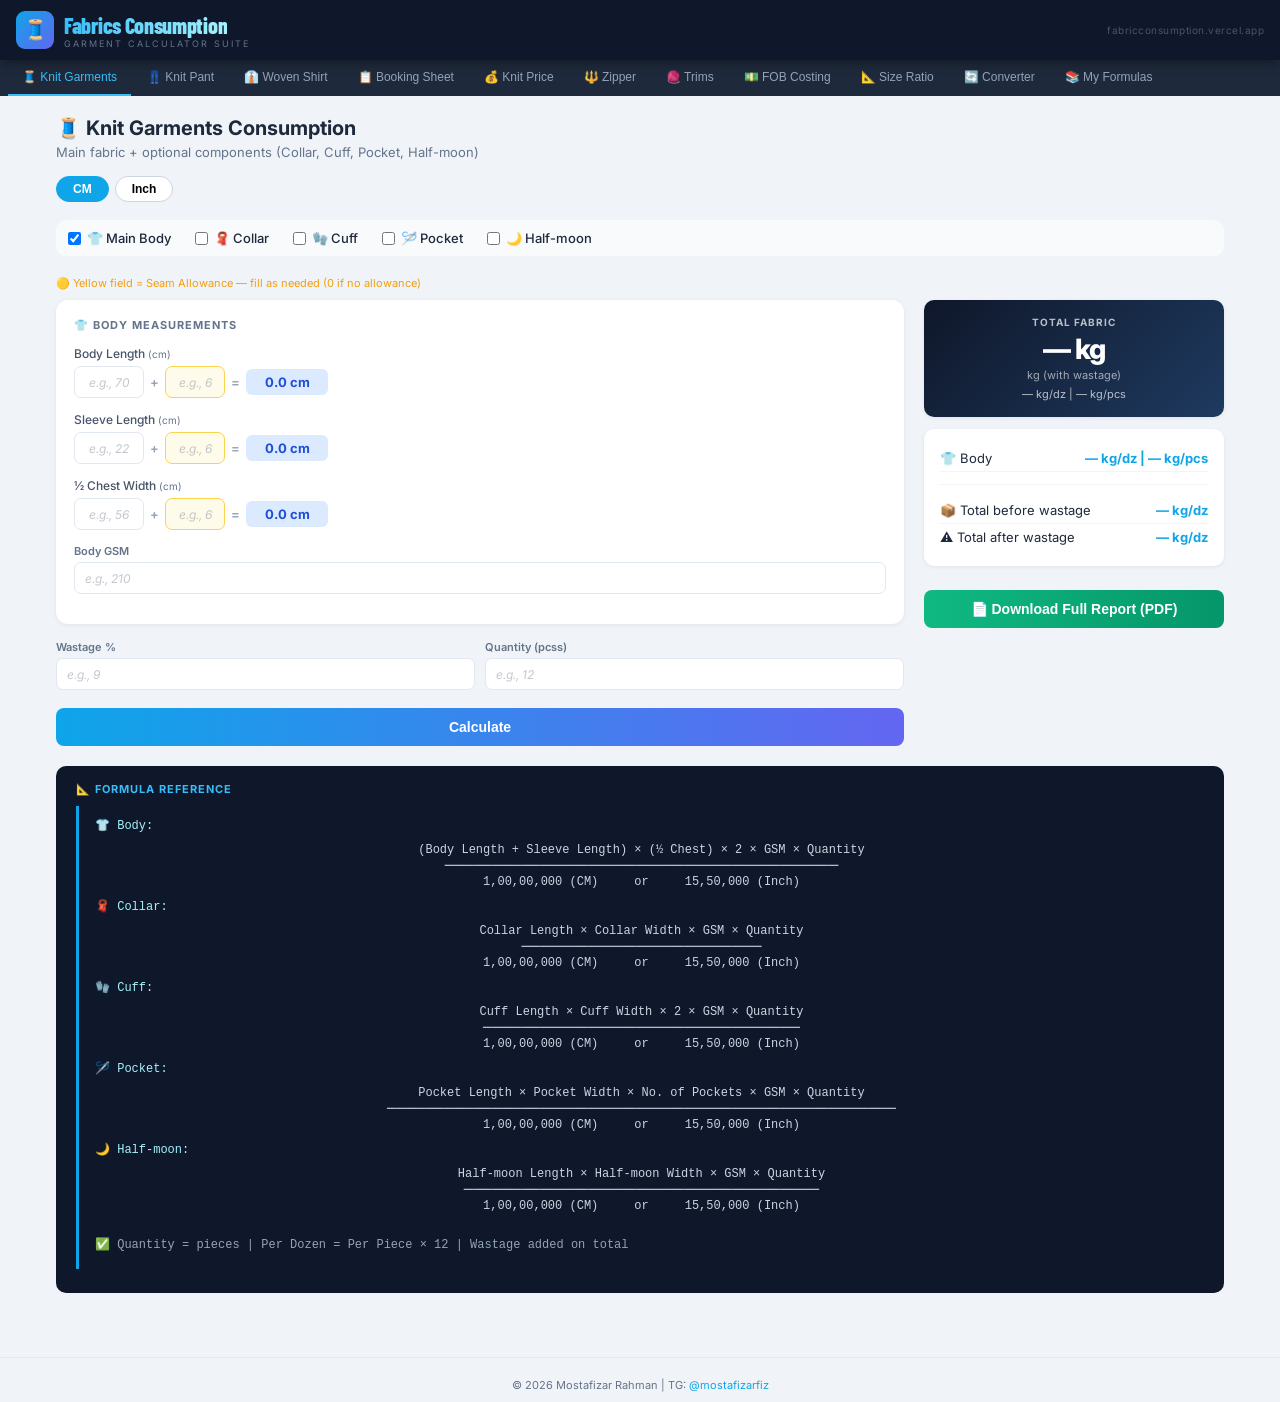
==== index.html @ ed03679b "Update index.html" ====
<!DOCTYPE html>
<html lang="en">
<head>
<meta charset="UTF-8">
<meta name="viewport" content="width=device-width, initial-scale=1.0">
<title>Fabrics Consumption | Garment Calculator Suite</title>
<link href="https://fonts.googleapis.com/css2?family=Barlow+Condensed:wght@600;800&family=Inter:wght@400;500;600;700&display=swap" rel="stylesheet">
<link rel="stylesheet" href="css/style.css">
</head>
<body>

<header>
  <a class="logo" href="javascript:void(0);" onclick="window.location.reload();">
    <div class="logo-icon">🧵</div>
    <div>
      <span class="logo-name">Fabrics Consumption</span>
      <span class="logo-sub">Garment Calculator Suite</span>
    </div>
  </a>
  <div class="header-url">fabricconsumption.vercel.app</div>
</header>

<nav class="tab-bar">
  <button class="tab-btn active" data-page="knit">🧵 Knit Garments</button>
  <button class="tab-btn" data-page="knitpant">👖 Knit Pant</button>
  <button class="tab-btn" data-page="woven">👔 Woven Shirt</button>
  <button class="tab-btn" data-page="booking">📋 Booking Sheet</button>
  <button class="tab-btn" data-page="knitprice">💰 Knit Price</button>
  <button class="tab-btn" data-page="zipper">🔱 Zipper</button>
  <button class="tab-btn" data-page="trims">🧶 Trims</button>
  <button class="tab-btn" data-page="fob">💵 FOB Costing</button>
  <button class="tab-btn" data-page="sizeratio">📐 Size Ratio</button>
  <button class="tab-btn" data-page="converter">🔄 Converter</button>
  <button class="tab-btn" data-page="myformulas">📚 My Formulas</button>
</nav>

<main>

<!-- ==================== PAGE 1: KNIT GARMENTS ==================== -->
<div class="page active" id="page-knit">
  <p class="page-title">🧵 Knit Garments Consumption</p>
  <p class="page-desc">Main fabric + optional components (Collar, Cuff, Pocket, Half-moon)</p>

  <div class="unit-bar">
    <button class="u-btn active" data-unit="cm">CM</button>
    <button class="u-btn" data-unit="inch">Inch</button>
  </div>

  <div class="check-row">
    <label><input type="checkbox" id="ck-body" checked> 👕 Main Body </label>
    <label><input type="checkbox" id="ck-collar"> 🧣 Collar</label>
    <label><input type="checkbox" id="ck-cuff"> 🧤 Cuff</label>
    <label><input type="checkbox" id="ck-pocket"> 🪡 Pocket</label>
    <label><input type="checkbox" id="ck-halfmoon"> 🌙 Half-moon</label>
  </div>

  <div class="input-note">🟡 Yellow field = Seam Allowance — fill as needed (0 if no allowance)</div>

  <div class="calc-grid">
    <div class="left-panel">
      <!-- BODY PANEL -->
      <div id="panel-body" class="panel">
        <div class="panel-title">👕 Body Measurements</div>
        <div class="sa-group">
          <div class="sa-label">Body Length <span class="unit-label">(cm)</span></div>
          <div class="sa-row">
            <input class="inp-a" type="text" inputmode="numeric" id="kg-bl" placeholder="e.g., 70" value="">
            <span class="sa-sep">+</span>
            <input class="inp-a inp-allow" type="text" inputmode="numeric" id="kg-bla" placeholder="e.g., 6" value="">
            <span class="sa-sep">=</span>
            <span class="sa-tot" id="kg-blt">0.0 <span class="unit-label">cm</span></span>
          </div>
        </div>
        <div class="sa-group">
          <div class="sa-label">Sleeve Length <span class="unit-label">(cm)</span></div>
          <div class="sa-row">
            <input class="inp-a" type="text" inputmode="numeric" id="kg-sl" placeholder="e.g., 22" value="">
            <span class="sa-sep">+</span>
            <input class="inp-a inp-allow" type="text" inputmode="numeric" id="kg-sla" placeholder="e.g., 6" value="">
            <span class="sa-sep">=</span>
            <span class="sa-tot" id="kg-slt">0.0 <span class="unit-label">cm</span></span>
          </div>
        </div>
        <div class="sa-group">
          <div class="sa-label">½ Chest Width <span class="unit-label">(cm)</span></div>
          <div class="sa-row">
            <input class="inp-a" type="text" inputmode="numeric" id="kg-hc" placeholder="e.g., 56" value="">
            <span class="sa-sep">+</span>
            <input class="inp-a inp-allow" type="text" inputmode="numeric" id="kg-hca" placeholder="e.g., 6" value="">
            <span class="sa-sep">=</span>
            <span class="sa-tot" id="kg-hct">0.0 <span class="unit-label">cm</span></span>
          </div>
        </div>
        <div class="field-row">
          <div class="f-group"><label>Body GSM</label><input class="inp-plain" type="text" inputmode="numeric" id="kg-bgsm" placeholder="e.g., 210" value=""></div>
        </div>
      </div>

      <!-- COLLAR PANEL -->
      <div id="panel-collar" class="opt-panel" style="display:none">
        <div class="opt-title">🧣 Collar Measurements</div>
        <div class="sa-group">
          <div class="sa-label">Collar Length <span class="unit-label">(cm)</span></div>
          <div class="sa-row">
            <input class="inp-a" type="text" inputmode="numeric" id="kg-cl" placeholder="e.g., 40" value="">
            <span class="sa-sep">+</span>
            <input class="inp-a inp-allow" type="text" inputmode="numeric" id="kg-cla" placeholder="e.g., 0" value="">
            <span class="sa-sep">=</span>
            <span class="sa-tot" id="kg-clt">0.0 <span class="unit-label">cm</span></span>
          </div>
        </div>
        <div class="sa-group">
          <div class="sa-label">Collar Width <span class="unit-label">(cm)</span></div>
          <div class="sa-row">
            <input class="inp-a" type="text" inputmode="numeric" id="kg-cw" placeholder="e.g., 8" value="">
            <span class="sa-sep">+</span>
            <input class="inp-a inp-allow" type="text" inputmode="numeric" id="kg-cwa" placeholder="e.g., 3" value="">
            <span class="sa-sep">=</span>
            <span class="sa-tot" id="kg-cwt">0.0 <span class="unit-label">cm</span></span>
          </div>
        </div>
        <div class="field-row"><div class="f-group"><label>Collar GSM</label><input class="inp-plain" type="text" inputmode="numeric" id="kg-cgsm" placeholder="e.g., 180" value=""></div></div>
      </div>

      <!-- CUFF PANEL -->
      <div id="panel-cuff" class="opt-panel" style="display:none">
        <div class="opt-title">🧤 Cuff Measurements (×2 pcss)</div>
        <div class="sa-group">
          <div class="sa-label">Cuff Length <span class="unit-label">(cm)</span></div>
          <div class="sa-row">
            <input class="inp-a" type="text" inputmode="numeric" id="kg-cul" placeholder="e.g., 22" value="">
            <span class="sa-sep">+</span>
            <input class="inp-a inp-allow" type="text" inputmode="numeric" id="kg-cula" placeholder="e.g., 4" value="">
            <span class="sa-sep">=</span>
            <span class="sa-tot" id="kg-cul-t">0.0 <span class="unit-label">cm</span></span>
          </div>
        </div>
        <div class="sa-group">
          <div class="sa-label">Cuff Width <span class="unit-label">(cm)</span></div>
          <div class="sa-row">
            <input class="inp-a" type="text" inputmode="numeric" id="kg-cuw" placeholder="e.g., 3" value="">
            <span class="sa-sep">+</span>
            <input class="inp-a inp-allow" type="text" inputmode="numeric" id="kg-cuwa" placeholder="e.g., 2" value="">
            <span class="sa-sep">=</span>
            <span class="sa-tot" id="kg-cuw-t">0.0 <span class="unit-label">cm</span></span>
          </div>
        </div>
        <div class="field-row"><div class="f-group"><label>Cuff GSM</label><input class="inp-plain" type="text" inputmode="numeric" id="kg-cugsm" placeholder="e.g., 230" value=""></div></div>
      </div>

      <!-- POCKET PANEL -->
      <div id="panel-pocket" class="opt-panel" style="display:none">
        <div class="opt-title">🪡 Pocket Measurements</div>
        <div class="sa-group">
          <div class="sa-label">Pocket Length <span class="unit-label">(cm)</span></div>
          <div class="sa-row">
            <input class="inp-a" type="text" inputmode="numeric" id="kg-pl" placeholder="e.g., 10" value="">
            <span class="sa-sep">+</span>
            <input class="inp-a inp-allow" type="text" inputmode="numeric" id="kg-pla" placeholder="e.g., 3" value="">
            <span class="sa-sep">=</span>
            <span class="sa-tot" id="kg-pl-t">0.0 <span class="unit-label">cm</span></span>
          </div>
        </div>
        <div class="sa-group">
          <div class="sa-label">Pocket Width <span class="unit-label">(cm)</span></div>
          <div class="sa-row">
            <input class="inp-a" type="text" inputmode="numeric" id="kg-pw" placeholder="e.g., 9" value="">
            <span class="sa-sep">+</span>
            <input class="inp-a inp-allow" type="text" inputmode="numeric" id="kg-pwa" placeholder="e.g., 3" value="">
            <span class="sa-sep">=</span>
            <span class="sa-tot" id="kg-pw-t">0.0 <span class="unit-label">cm</span></span>
          </div>
        </div>
        <div class="field-row">
          <div class="f-group"><label>Pocket GSM</label><input class="inp-plain" type="text" inputmode="numeric" id="kg-pgsm" placeholder="e.g., 160" value=""></div>
          <div class="f-group"><label>No. of Pockets</label><input class="inp-plain" type="text" inputmode="numeric" id="kg-pqty" placeholder="e.g., 1" value=""></div>
        </div>
      </div>

      <!-- HALF-MOON PANEL -->
      <div id="panel-halfmoon" class="opt-panel" style="display:none">
        <div class="opt-title">🌙 Half-moon Measurements</div>
        <div class="sa-group">
          <div class="sa-label">Half-moon Length <span class="unit-label">(cm)</span></div>
          <div class="sa-row">
            <input class="inp-a" type="text" inputmode="numeric" id="kg-hml" placeholder="e.g., 16" value="">
            <span class="sa-sep">+</span>
            <input class="inp-a inp-allow" type="text" inputmode="numeric" id="kg-hmla" placeholder="e.g., 3" value="">
            <span class="sa-sep">=</span>
            <span class="sa-tot" id="kg-hml-t">0.0 <span class="unit-label">cm</span></span>
          </div>
        </div>
        <div class="sa-group">
          <div class="sa-label">Half-moon Width <span class="unit-label">(cm)</span></div>
          <div class="sa-row">
            <input class="inp-a" type="text" inputmode="numeric" id="kg-hmw" placeholder="e.g., 8" value="">
            <span class="sa-sep">+</span>
            <input class="inp-a inp-allow" type="text" inputmode="numeric" id="kg-hmwa" placeholder="e.g., 3" value="">
            <span class="sa-sep">=</span>
            <span class="sa-tot" id="kg-hmw-t">0.0 <span class="unit-label">cm</span></span>
          </div>
        </div>
        <div class="field-row"><div class="f-group"><label>Half-moon GSM</label><input class="inp-plain" type="text" inputmode="numeric" id="kg-hmgsm" placeholder="e.g., 160" value=""></div></div>
      </div>

      <div class="field-row">
        <div class="f-group"><label>Wastage %</label><input class="inp-plain" type="text" inputmode="numeric" id="kg-waste" placeholder="e.g., 9" value=""></div>
        <div class="f-group"><label>Quantity (pcss)</label><input class="inp-plain" type="text" inputmode="numeric" id="kg-qty" placeholder="e.g., 12" value=""></div>
      </div>
      <button class="calc-btn" id="btn-calc-knit">Calculate</button>
    </div>

    <div class="result-panel">
      <div class="r-card main" style="text-align: center;">
        <div class="r-label">Total Fabric</div>
        <div class="r-value" id="kg-total-kg">—</div>
        <div class="r-unit">kg (with wastage)</div>
        <div style="font-size: 11px; margin-top: 5px; opacity: 0.7;">
          <span id="kg-per-dz-label">— kg/dz</span> | <span id="kg-per-pcs-label">— kg/pcs</span>
        </div>
      </div>
      <div class="r-card" id="kg-results-list">
        <div class="r-row" id="kg-body-row"><span>👕 Body</span><span id="kg-body-disp">— kg/dz | — kg/pcs</span></div>
        <div class="r-row" id="kg-collar-row" style="display:none"><span>🧣 Collar</span><span id="kg-collar-disp">— kg/dz | — kg/pcs</span></div>
        <div class="r-row" id="kg-cuff-row" style="display:none"><span>🧤 Cuff</span><span id="kg-cuff-disp">— kg/dz | — kg/pcs</span></div>
        <div class="r-row" id="kg-pocket-row" style="display:none"><span>🪡 Pocket</span><span id="kg-pocket-disp">— kg/dz | — kg/pcs</span></div>
        <div class="r-row" id="kg-halfmoon-row" style="display:none"><span>🌙 Half-moon</span><span id="kg-halfmoon-disp">— kg/dz | — kg/pcs</span></div>
        <div class="divider"></div>
        <div class="r-row"><span>📦 Total before wastage</span><span id="kg-total-before">— kg/dz</span></div>
        <div class="r-row"><span>⚠️ Total after wastage</span><span id="kg-total-after">— kg/dz</span></div>
      </div>
      <button class="calc-btn pdf-btn" id="btn-pdf-knit">📄 Download Full Report (PDF)</button>
    </div>
  </div>

  <div class="formula-note">
    <div class="fn-title">📐 Formula Reference</div>
    <div class="fraction-formula">
      <span class="fn-highlight">👕 Body:</span><br>
      <div style="text-align: center; padding: 10px 0;">
        (Body Length + Sleeve Length) × (½ Chest) × 2 × GSM × Quantity<br>
        <span style="font-size: 16px;">─────────────────────────────────────────</span><br>
        1,00,00,000 (CM) &nbsp;&nbsp;&nbsp; or &nbsp;&nbsp;&nbsp; 15,50,000 (Inch)
      </div>
      <span class="fn-highlight">🧣 Collar:</span><br>
      <div style="text-align: center; padding: 10px 0;">
        Collar Length × Collar Width × GSM × Quantity<br>
        <span style="font-size: 16px;">─────────────────────────</span><br>
        1,00,00,000 (CM) &nbsp;&nbsp;&nbsp; or &nbsp;&nbsp;&nbsp; 15,50,000 (Inch)
      </div>
      <span class="fn-highlight">🧤 Cuff:</span><br>
      <div style="text-align: center; padding: 10px 0;">
        Cuff Length × Cuff Width × 2 × GSM × Quantity<br>
        <span style="font-size: 16px;">─────────────────────────────────</span><br>
        1,00,00,000 (CM) &nbsp;&nbsp;&nbsp; or &nbsp;&nbsp;&nbsp; 15,50,000 (Inch)
      </div>
      <span class="fn-highlight">🪡 Pocket:</span><br>
      <div style="text-align: center; padding: 10px 0;">
        Pocket Length × Pocket Width × No. of Pockets × GSM × Quantity<br>
        <span style="font-size: 16px;">─────────────────────────────────────────────────────</span><br>
        1,00,00,000 (CM) &nbsp;&nbsp;&nbsp; or &nbsp;&nbsp;&nbsp; 15,50,000 (Inch)
      </div>
      <span class="fn-highlight">🌙 Half-moon:</span><br>
      <div style="text-align: center; padding: 10px 0;">
        Half-moon Length × Half-moon Width × GSM × Quantity<br>
        <span style="font-size: 16px;">─────────────────────────────────────</span><br>
        1,00,00,000 (CM) &nbsp;&nbsp;&nbsp; or &nbsp;&nbsp;&nbsp; 15,50,000 (Inch)
      </div>
      <div class="fn-body" style="margin-top: 12px;">
        ✅ Quantity = pieces | Per Dozen = Per Piece × 12 | Wastage added on total
      </div>
    </div>
  </div>
</div>

<!-- ==================== PAGE 2: KNIT PANT ==================== -->
<div class="page" id="page-knitpant">
  <p class="page-title">👖 Knit Pant Fabric Consumption</p>
  <div class="unit-bar">
    <button class="u-btn active" data-unit="cm">CM</button>
    <button class="u-btn" data-unit="inch">Inch</button>
  </div>
  <div class="input-note">🟡 Yellow field = Seam Allowance</div>
  <div class="calc-grid">
    <div class="panel">
      <div class="panel-title">📏 Pant Measurements</div>
      <div class="sa-group"><div class="sa-label">A — Inseam Length (IL)</div><div class="sa-row"><input class="inp-a" type="text" inputmode="numeric" id="kp-il" placeholder="e.g., 75" value=""><span class="sa-sep">+</span><input class="inp-a inp-allow" type="text" inputmode="numeric" id="kp-ila" placeholder="e.g., 5" value=""><span class="sa-sep">=</span><span class="sa-tot" id="kp-ilt">0.0 cm</span></div></div>
      <div class="sa-group"><div class="sa-label">B — Center Front Rise (CFR)</div><div class="sa-row"><input class="inp-a" type="text" inputmode="numeric" id="kp-cfr" placeholder="e.g., 28" value=""><span class="sa-sep">+</span><input class="inp-a inp-allow" type="text" inputmode="numeric" id="kp-cfra" placeholder="e.g., 8" value=""><span class="sa-sep">=</span><span class="sa-tot" id="kp-cfrt">0.0 cm</span></div></div>
      <div class="sa-group"><div class="sa-label">C — Waist Belt Width (WBW)</div><div class="sa-row"><input class="inp-a" type="text" inputmode="numeric" id="kp-wbw" placeholder="e.g., 4" value=""><span class="sa-sep">+</span><input class="inp-a inp-allow" type="text" inputmode="numeric" id="kp-wbwa" placeholder="e.g., 2" value=""><span class="sa-sep">=</span><span class="sa-tot" id="kp-wbwt">0.0 cm</span></div></div>
      <div class="sa-group"><div class="sa-label">D — Half Thigh Circum (HTC)</div><div class="sa-row"><input class="inp-a" type="text" inputmode="numeric" id="kp-htc" placeholder="e.g., 36" value=""><span class="sa-sep">+</span><input class="inp-a inp-allow" type="text" inputmode="numeric" id="kp-htca" placeholder="e.g., 6" value=""><span class="sa-sep">=</span><span class="sa-tot" id="kp-htct">0.0 cm</span></div></div>
      <div class="field-row"><div class="f-group"><label>GSM</label><input class="inp-plain" type="text" inputmode="numeric" id="kp-gsm" placeholder="e.g., 240" value=""></div><div class="f-group"><label>Wastage %</label><input class="inp-plain" type="text" inputmode="numeric" id="kp-waste" placeholder="e.g., 5" value=""></div></div>
      <button class="calc-btn" id="btn-calc-knitpant">Calculate</button>
    </div>
    <div class="result-panel">
      <div class="r-card main"><div class="r-value" id="kp-r-dz">—</div><div class="r-unit">kg/dz</div></div>
      <div class="r-card"><div class="r-row"><span>Per Piece</span><span id="kp-r-pcs">— kg</span></div></div>
      <button class="calc-btn pdf-btn" id="btn-pdf-knitpant">📄 Download Report</button>
    </div>
  </div>
  <div class="formula-note">
    <div class="fn-title">📐 Formula Reference</div>
    <div class="fraction-formula">
      <span class="fn-highlight">Knit Pant Consumption:</span><br>
      <div style="text-align: center; padding: 10px 0;">
        (IL + CFR + WBW) × HTC × 4 × GSM × Quantity<br>
        <span style="font-size: 16px;">─────────────────────────────────────────</span><br>
        1,00,00,000 (CM) &nbsp;&nbsp;&nbsp; or &nbsp;&nbsp;&nbsp; 15,50,000 (Inch)
      </div>
      <div class="fn-body">✅ + Wastage% | ×4 for front/back panels of both legs</div>
    </div>
  </div>
</div>

<!-- ==================== PAGE 3: WOVEN SHIRT ==================== -->
<div class="page" id="page-woven">
  <p class="page-title">👔 Woven Shirt Fabric Consumption</p>
  <div class="input-note">🟡 Yellow field = Seam Allowance</div>
  <div class="calc-grid">
    <div class="panel">
      <div class="panel-title">📏 Body Measurements</div>
      <div class="sa-group"><div class="sa-label">Body Length (from HSP)</div><div class="sa-row"><input class="inp-a" type="text" inputmode="numeric" id="ws-bl" placeholder="e.g., 79" value=""><span class="sa-sep">+</span><input class="inp-a inp-allow" type="text" inputmode="numeric" id="ws-bla" placeholder="e.g., 6" value=""><span class="sa-sep">=</span><span class="sa-tot" id="ws-blt">0.0 cm</span></div></div>
      <div class="sa-group"><div class="sa-label">½ Chest</div><div class="sa-row"><input class="inp-a" type="text" inputmode="numeric" id="ws-hc" placeholder="e.g., 52" value=""><span class="sa-sep">+</span><input class="inp-a inp-allow" type="text" inputmode="numeric" id="ws-hca" placeholder="e.g., 6" value=""><span class="sa-sep">=</span><span class="sa-tot" id="ws-hct">0.0 cm</span></div></div>
      <div class="divider"></div>
      <div class="panel-title">📏 Sleeve Measurements</div>
      <div class="sa-group"><div class="sa-label">Sleeve Length</div><div class="sa-row"><input class="inp-a" type="text" inputmode="numeric" id="ws-sl" placeholder="e.g., 59" value=""><span class="sa-sep">+</span><input class="inp-a inp-allow" type="text" inputmode="numeric" id="ws-sla" placeholder="e.g., 6" value=""><span class="sa-sep">=</span><span class="sa-tot" id="ws-slt">0.0 cm</span></div></div>
      <div class="sa-group"><div class="sa-label">Armhole Straight</div><div class="sa-row"><input class="inp-a" type="text" inputmode="numeric" id="ws-ah" placeholder="e.g., 20" value=""><span class="sa-sep">+</span><input class="inp-a inp-allow" type="text" inputmode="numeric" id="ws-aha" placeholder="e.g., 5" value=""><span class="sa-sep">=</span><span class="sa-tot" id="ws-aht">0.0 cm</span></div></div>
      <div class="field-row"><div class="f-group"><label>Fabric Width (inch)</label><input class="inp-plain" type="text" inputmode="numeric" id="ws-fw" placeholder="e.g., 55" value=""></div></div>
      <button class="calc-btn" id="btn-calc-woven">Calculate</button>
    </div>
    <div class="result-panel">
      <div class="r-card main"><div class="r-value" id="ws-r-total">—</div><div class="r-unit">yards/dz</div></div>
      <div class="r-card"><div class="r-row"><span>Body / Dozen</span><span id="ws-r-body">— yds</span></div><div class="r-row"><span>Sleeve / Dozen</span><span id="ws-r-sleeve">— yds</span></div></div>
      <button class="calc-btn pdf-btn" id="btn-pdf-woven">📄 Download Report</button>
    </div>
  </div>
  <div class="formula-note">
    <div class="fn-title">📐 Formula Reference</div>
    <div class="fraction-formula">
      <span class="fn-highlight">Body:</span><br>
      <div style="text-align: center; padding: 10px 0;">
        (Body Length) × (½ Chest) × 2 × Quantity<br>
        <span style="font-size: 16px;">─────────────────────────────────────────</span><br>
        Fabric Width × 36 × 2.54
      </div>
      <span class="fn-highlight">Sleeve:</span><br>
      <div style="text-align: center; padding: 10px 0;">
        (Sleeve Length) × (Armhole) × 2 × 2 × Quantity<br>
        <span style="font-size: 16px;">─────────────────────────────────────────</span><br>
        Fabric Width × 36 × 2.54
      </div>
      <div class="fn-body">✅ Result in yards per dozen | 2.54 = cm→inch | 36 = inch→yard</div>
    </div>
  </div>
</div>


<!-- ==================== PAGE 4: BOOKING SHEET ==================== -->
<div class="page" id="page-booking">
  <p class="page-title">📋 Booking Sheet (Marker Based)</p>
  <div class="input-note">🟡 Excel Formula: (MarkerLen + CutAllow) × (MarkerWid + CutAllow) × GSM ÷ 1,550,000</div>
  
  <!-- Single Calculation Panel -->
  <div class="panel">
    <div class="panel-title">📏 Single Marker Calculation</div>
    <div class="field-row">
      <div class="f-group"><label>Marker Length (inch)</label><input class="inp-plain" id="bs-ml" value="31.11" step="0.01"></div>
      <div class="f-group"><label>Cut Allow Length (inch)</label><input class="inp-plain" id="bs-cla" value="2"></div>
    </div>
    <div class="field-row">
      <div class="f-group"><label>Marker Width (inch)</label><input class="inp-plain" id="bs-mw" value="72"></div>
      <div class="f-group"><label>Cut Allow Width (inch)</label><input class="inp-plain" id="bs-cwa" value="2"></div>
    </div>
    <div class="field-row">
      <div class="f-group"><label>GSM (g/m²)</label><input class="inp-plain" id="bs-gsm" value="280"></div>
      <div class="f-group"><label>pcss in Marker</label><input class="inp-plain" id="bs-pcss" value="10"></div>
    </div>
    <div class="field-row">
      <div class="f-group"><label>Cutting Waste %</label><input class="inp-plain" id="bs-cwp" value="6"></div>
    </div>
    <button class="calc-btn" id="btn-calc-booking">Calculate</button>
    
    <div style="margin-top:16px">
      <div class="r-row"><span>📏 Effective Length</span><span id="bs-effl" class="badge badge-blue">—</span></div>
      <div class="r-row"><span>📏 Effective Width</span><span id="bs-effw" class="badge badge-blue">—</span></div>
      <div class="r-row"><span>📦 Net Consumption</span><span id="bs-net" class="badge badge-blue">—</span></div>
      <div class="r-row"><span>📦 Cons / Dozen (before waste)</span><span id="bs-dz" class="badge badge-green">—</span></div>
      <div class="r-row"><span>⚠️ Final (with Cutting%)</span><span id="bs-final" class="badge badge-green">—</span></div>
    </div>
    <button class="calc-btn pdf-btn" id="btn-pdf-booking" style="margin-top:12px">📄 Download Report</button>
  </div>
  
  <!-- Multiple Rows Table (like your Excel) -->
  <div class="panel">
    <div class="panel-title">📊 Multiple Style / Parts Booking (Excel Style)</div>
    <div style="overflow-x: auto;">
      <table class="booking-table" style="width:100%; border-collapse:collapse; font-size:12px">
        <thead>
          <tr style="background:#f8fafc; border-bottom:2px solid #e2e8f0">
            <th style="padding:8px">Parts</th>
            <th style="padding:8px">Fabric Type</th>
            <th style="padding:8px">Marker L (")</th>
            <th style="padding:8px">Cut L (")</th>
            <th style="padding:8px">Marker W (")</th>
            <th style="padding:8px">Cut W (")</th>
            <th style="padding:8px">GSM</th>
            <th style="padding:8px">pcss</th>
            <th style="padding:8px">Cut%</th>
            <th style="padding:8px">Cons/Dz (kg)</th>
            <th style="padding:8px"></th>
          </tr>
        </thead>
        <tbody id="booking-table-body">
          <tr>
            <td><input class="inp-plain" id="bs-parts-1" value="BODY" style="width:70px"></td>
            <td><input class="inp-plain" id="bs-fabric-1" value="COTTON" style="width:80px"></td>
            <td><input class="inp-plain" id="bs-ml-1" value="92.04" step="0.01" style="width:70px"></td>
            <td><input class="inp-plain" id="bs-cla-1" value="2" style="width:50px"></td>
            <td><input class="inp-plain" id="bs-mw-1" value="72" style="width:70px"></td>
            <td><input class="inp-plain" id="bs-cwa-1" value="2" style="width:50px"></td>
            <td><input class="inp-plain" id="bs-gsm-1" value="280" style="width:70px"></td>
            <td><input class="inp-plain" id="bs-pcss-1" value="10" style="width:50px"></td>
            <td><input class="inp-plain" id="bs-cwp-1" value="6" style="width:50px"></td>
            <td class="bs-result-1" style="color:#0ea5e9; font-weight:700; text-align:center">—</td>
            <td><button onclick="deleteBookingRow(this)" style="background:#ef4444; color:white; border:none; border-radius:4px; padding:4px 8px; cursor:pointer">✖</button></td>
          </tr>
          <tr>
            <td><input class="inp-plain" id="bs-parts-2" value="RIB" style="width:70px"></td>
            <td><input class="inp-plain" id="bs-fabric-2" value="COTTON" style="width:80px"></td>
            <td><input class="inp-plain" id="bs-ml-2" value="31.11" step="0.01" style="width:70px"></td>
            <td><input class="inp-plain" id="bs-cla-2" value="2" style="width:50px"></td>
            <td><input class="inp-plain" id="bs-mw-2" value="52" style="width:70px"></td>
            <td><input class="inp-plain" id="bs-cwa-2" value="2" style="width:50px"></td>
            <td><input class="inp-plain" id="bs-gsm-2" value="340" style="width:70px"></td>
            <td><input class="inp-plain" id="bs-pcss-2" value="10" style="width:50px"></td>
            <td><input class="inp-plain" id="bs-cwp-2" value="6" style="width:50px"></td>
            <td class="bs-result-2" style="color:#0ea5e9; font-weight:700; text-align:center">—</td>
            <td><button onclick="deleteBookingRow(this)" style="background:#ef4444; color:white; border:none; border-radius:4px; padding:4px 8px; cursor:pointer">✖</button></td>
          </tr>
        </tbody>
        <tfoot>
          <tr style="background:#dbeafe; font-weight:bold">
            <td colspan="9" style="text-align:right; padding:8px">📦 TOTAL CONSUMPTION:</td>
            <td id="booking-total" style="color:#1d4ed8; text-align:center">— kg/dz</td>
            <td></td>
          </tr>
        </tfoot>
      </table>
    </div>
    <div style="display:flex; gap:10px; margin-top:12px">
      <button class="calc-btn" id="btn-add-booking-row" style="background: linear-gradient(90deg,#6366f1,#8b5cf6); margin-top:0">➕ Add New Row</button>
      <button class="calc-btn" onclick="calculateAllBookingRows()" style="background: linear-gradient(90deg,#0ea5e9,#6366f1); margin-top:0">📊 Calculate All Rows</button>
    </div>
  </div>
  
  <div class="formula-note">
    <div class="fn-title">📐 Formula Reference (as per your Excel file)</div>
    <div class="fraction-formula">
      <div style="text-align: center; padding: 10px 0;">
        Net Consumption (kg) = GSM × (MarkerLen + CutAllowLen) × (MarkerWid + CutAllowWid)<br>
        <span style="font-size: 16px;">─────────────────────────────────────────────────────────────</span><br>
        1,550,000
      </div>
      <div class="fn-body">
        ✅ Cons/Dz = (NetCon ÷ pcssInMarker) × 12<br>
        ✅ Final = Cons/Dz × (1 + Cutting%/100)<br>
        ✅ 1,550,000 = 39.37² × 1000 (sq inch to sq meter × gram to kg)
      </div>
    </div>
  </div>
</div>

<!-- ==================== PAGE 5: KNIT PRICE ==================== -->
<div class="page" id="page-knitprice">
  <p class="page-title">💰 Knit Fabric Price per Meter</p>
  <div class="panel">
    <div class="field-row"><div class="f-group"><label>Fabric Weight (kg)</label><input class="inp-plain" id="kfp-w" value="1" step="0.01"></div><div class="f-group"><label>Fabric GSM</label><input class="inp-plain" id="kfp-gsm" value="240"></div></div>
    <div class="field-row"><div class="f-group"><label>Fabric Width (meter)</label><input class="inp-plain" id="kfp-wid" value="1" step="0.01"></div><div class="f-group"><label>Price Per Kg (৳/$)</label><input class="inp-plain" id="kfp-pkg" value="600"></div></div>
    <button class="calc-btn" id="btn-calc-knitprice">Calculate</button>
    <div style="margin-top:16px"><div class="r-row"><span>Fabric Length</span><span id="kfp-len" class="badge badge-blue">—</span></div><div class="r-row"><span>Price per Meter</span><span id="kfp-pm" class="badge badge-green">—</span></div></div>
    <button class="calc-btn pdf-btn" id="btn-pdf-knitprice" style="margin-top:12px">📄 Download Report</button>
  </div>
  <div class="formula-note">
    <div class="fn-title">📐 Formula Reference</div>
    <div class="fraction-formula">
      <div style="text-align: center; padding: 10px 0;">
        Fabric Length = (Weight × 1000) ÷ (GSM × Width)<br>
        Price per Meter = (PricePerKg × Weight) ÷ Fabric Length
      </div>
    </div>
  </div>
</div>

<!-- ==================== PAGE 6: ZIPPER ==================== -->
<div class="page" id="page-zipper">
  <p class="page-title">🔱 Zipper Length Calculator</p>
  <div class="panel">
    <div class="field-row"><div class="f-group"><label>Body Length (cm)</label><input class="inp-plain" id="zp-bl" value="75"></div><div class="f-group"><label>Front Neck Drop (cm)</label><input class="inp-plain" id="zp-fnd" value="10"></div></div>
    <div class="field-row"><div class="f-group"><label>High Neck (cm)</label><input class="inp-plain" id="zp-hn" value="0"></div><div class="f-group"><label>Shrinkage %</label><input class="inp-plain" id="zp-shr" value="0"></div></div>
    <button class="calc-btn" id="btn-calc-zipper">Calculate</button>
    <div style="margin-top:16px"><div class="r-row"><span>Zipper Length</span><span id="zp-result" class="badge badge-green">—</span></div></div>
    <button class="calc-btn pdf-btn" id="btn-pdf-zipper" style="margin-top:12px">📄 Download Report</button>
  </div>
  <div class="formula-note">
    <div class="fn-title">📐 Formula Reference</div>
    <div class="fraction-formula">
      <div style="text-align: center; padding: 10px 0;">
        Zipper Length = (Body Length + High Neck - Neck Drop) × (1 - Shrinkage%)
      </div>
    </div>
  </div>
</div>

<!-- ==================== PAGE 7: TRIMS ==================== -->
<div class="page" id="page-trims">
  <p class="page-title">🧶 Trims Consumption</p>
  <div class="panel"><div class="panel-title">🪡 Thread</div>
    <div class="field-row"><div class="f-group"><label>Seam Length (m/pcs)</label><input class="inp-plain" id="th-seam" value="10"></div><div class="f-group"><label>No. of Layers</label><input class="inp-plain" id="th-layer" value="2"></div></div>
    <div class="field-row"><div class="f-group"><label>Stitch Density (spi)</label><input class="inp-plain" id="th-spi" value="12"></div><div class="f-group"><label>Thread Per Stitch</label><input class="inp-plain" id="th-tps" value="3"></div></div>
    <button class="calc-btn" id="btn-calc-thread">Calculate Thread</button>
    <div class="r-row"><span>Thread / Dozen</span><span id="th-dz" class="badge badge-green">—</span></div>
  </div>
  <div class="panel"><div class="panel-title">🔘 Button</div>
    <div class="field-row"><div class="f-group"><label>Buttons per Piece</label><input class="inp-plain" id="bt-pp" value="8"></div><div class="f-group"><label>Extra / Spare (%)</label><input class="inp-plain" id="bt-ex" value="5"></div></div>
    <button class="calc-btn" id="btn-calc-button">Calculate Button</button>
    <div class="r-row"><span>Buttons / Dozen</span><span id="bt-dz" class="badge badge-green">—</span></div>
  </div>
  <div class="panel"><div class="panel-title">🧵 Interlining</div>
    <div class="field-row"><div class="f-group"><label>Length (cm)</label><input class="inp-plain" id="il-len" value="30"></div><div class="f-group"><label>Width (cm)</label><input class="inp-plain" id="il-wid" value="10"></div></div>
    <div class="field-row"><div class="f-group"><label>Qty per pcs</label><input class="inp-plain" id="il-qty" value="2"></div></div>
    <button class="calc-btn" id="btn-calc-interlining">Calculate Interlining</button>
    <div class="r-row"><span>Interlining / Dozen (m²)</span><span id="il-dz" class="badge badge-green">—</span></div>
  </div>
</div>

<!-- ==================== PAGE 8: FOB COSTING ==================== -->
<div class="page" id="page-fob">
  <p class="page-title">💵 FOB Costing</p>
  <div class="panel">
    <div class="field-row"><div class="f-group"><label>Fabric Cost ($)</label><input class="inp-plain" id="fob-fab" value="3.50" step="0.01"></div><div class="f-group"><label>Trims Cost ($)</label><input class="inp-plain" id="fob-tr" value="0.80" step="0.01"></div></div>
    <div class="field-row"><div class="f-group"><label>CM (Cut & Make) ($)</label><input class="inp-plain" id="fob-cm" value="2.20" step="0.01"></div><div class="f-group"><label>Accessories ($)</label><input class="inp-plain" id="fob-acc" value="0.40" step="0.01"></div></div>
    <div class="field-row"><div class="f-group"><label>Overhead %</label><input class="inp-plain" id="fob-oh" value="10"></div><div class="f-group"><label>Profit %</label><input class="inp-plain" id="fob-pr" value="15"></div></div>
    <div class="divider"></div>
    <div class="field-row"><div class="f-group"><label>Freight (per pcs $)</label><input class="inp-plain" id="fob-fr" value="0.50" step="0.01"></div><div class="f-group"><label>Insurance %</label><input class="inp-plain" id="fob-ins" value="0.5" step="0.1"></div></div>
    <button class="calc-btn" id="btn-calc-fob">Calculate</button>
    <div style="margin-top:16px"><div class="r-row"><span>Total Cost</span><span id="fob-cost" class="badge badge-blue">—</span></div><div class="r-row"><span>FOB Price</span><span id="fob-fob" class="badge badge-green">—</span></div><div class="r-row"><span>C&F Price</span><span id="fob-cnf" class="badge badge-green">—</span></div><div class="r-row"><span>CIF Price</span><span id="fob-cif" class="badge badge-green">—</span></div></div>
    <button class="calc-btn pdf-btn" id="btn-pdf-fob" style="margin-top:12px">📄 Download Report</button>
  </div>
</div>

<!-- ==================== PAGE 9: SIZE RATIO ==================== -->
<div class="page" id="page-sizeratio">
  <p class="page-title">📐 Size Ratio Calculator</p>
  <div class="panel">
    <div class="field-row"><div class="f-group"><label>Total Order Qty</label><input class="inp-plain" id="sr-total" value="1200"></div></div>
    <table class="sr-table">
      <tr><th>Size</th><th>Ratio</th><th>Qty</th></tr>
      <tr><td><input class="sr-input" id="sr-s1" value="S"></td><td><input class="sr-input" type="number" id="sr-r1" value="1"></td><td style="color:#0ea5e9;font-weight:700" id="sr-q1">—</td></tr>
      <tr><td><input class="sr-input" id="sr-s2" value="M"></td><td><input class="sr-input" type="number" id="sr-r2" value="2"></td><td style="color:#0ea5e9;font-weight:700" id="sr-q2">—</td></tr>
      <tr><td><input class="sr-input" id="sr-s3" value="L"></td><td><input class="sr-input" type="number" id="sr-r3" value="3"></td><td style="color:#0ea5e9;font-weight:700" id="sr-q3">—</td></tr>
      <tr><td><input class="sr-input" id="sr-s4" value="XL"></td><td><input class="sr-input" type="number" id="sr-r4" value="2"></td><td style="color:#0ea5e9;font-weight:700" id="sr-q4">—</td></tr>
      <tr><td><input class="sr-input" id="sr-s5" value="XXL"></td><td><input class="sr-input" type="number" id="sr-r5" value="1"></td><td style="color:#0ea5e9;font-weight:700" id="sr-q5">—</td></tr>
      <tr class="tot-row"><td colspan="2">Total Ratio</td><td id="sr-totrat">—</td></tr>
    </table>
    <button class="calc-btn" id="btn-calc-sizeratio">Calculate</button>
  </div>
</div>

<!-- ==================== PAGE 10: CONVERTER ==================== -->
<div class="page" id="page-converter">
  <p class="page-title">🔄 Unit Converter</p>
  <p class="page-desc">Complete garment industry unit conversion tools</p>

  <div class="panel">
    <div class="panel-title">📏 LENGTH CONVERTERS</div>
    
    <!-- CM ↔ Inch -->
    <div class="conv-group">
      <div class="conv-label">CM ↔ Inch</div>
      <div class="conv-row">
        <input class="conv-inp" id="cv-cm" placeholder="CM" type="number" step="any">
        <span>cm =</span>
        <input class="conv-inp" id="cv-inch" placeholder="Inch" type="number" step="any">
        <span>inch</span>
      </div>
    </div>
    
    <!-- Meter ↔ Yard -->
    <div class="conv-group">
      <div class="conv-label">Meter ↔ Yard</div>
      <div class="conv-row">
        <input class="conv-inp" id="cv-m" placeholder="Meter" type="number" step="any">
        <span>m =</span>
        <input class="conv-inp" id="cv-yd" placeholder="Yard" type="number" step="any">
        <span>yd</span>
      </div>
    </div>
    
    <!-- Meter ↔ Feet -->
    <div class="conv-group">
      <div class="conv-label">Meter ↔ Feet</div>
      <div class="conv-row">
        <input class="conv-inp" id="cv-m-ft" placeholder="Meter" type="number" step="any">
        <span>m =</span>
        <input class="conv-inp" id="cv-ft" placeholder="Feet" type="number" step="any">
        <span>ft</span>
      </div>
    </div>
    
    <!-- Inch ↔ Centimeter (Reverse) -->
    <div class="conv-group">
      <div class="conv-label">Inch ↔ Centimeter</div>
      <div class="conv-row">
        <input class="conv-inp" id="cv-inch-cm" placeholder="Inch" type="number" step="any">
        <span>inch =</span>
        <input class="conv-inp" id="cv-cm-inch" placeholder="CM" type="number" step="any">
        <span>cm</span>
      </div>
    </div>
  </div>

  <div class="panel">
    <div class="panel-title">⚖️ WEIGHT CONVERTERS</div>
    
    <!-- KG ↔ Gram -->
    <div class="conv-group">
      <div class="conv-label">Kilogram ↔ Gram</div>
      <div class="conv-row">
        <input class="conv-inp" id="cv-kg-g" placeholder="KG" type="number" step="any">
        <span>kg =</span>
        <input class="conv-inp" id="cv-g" placeholder="Gram" type="number" step="any">
        <span>g</span>
      </div>
    </div>
    
    <!-- KG ↔ Pound -->
    <div class="conv-group">
      <div class="conv-label">Kilogram ↔ Pound</div>
      <div class="conv-row">
        <input class="conv-inp" id="cv-kg-lb" placeholder="KG" type="number" step="any">
        <span>kg =</span>
        <input class="conv-inp" id="cv-lb" placeholder="Pound" type="number" step="any">
        <span>lb</span>
      </div>
    </div>
    
    <!-- Pound ↔ Ounce -->
    <div class="conv-group">
      <div class="conv-label">Pound ↔ Ounce</div>
      <div class="conv-row">
        <input class="conv-inp" id="cv-lb-oz" placeholder="Pound" type="number" step="any">
        <span>lb =</span>
        <input class="conv-inp" id="cv-oz-lb" placeholder="Ounce" type="number" step="any">
        <span>oz</span>
      </div>
    </div>
  </div>

  <div class="panel">
    <div class="panel-title">🧵 FABRIC WEIGHT & GSM CONVERTERS</div>
    
    <!-- kg ↔ Meter (Fabric) -->
    <div class="conv-group">
      <div class="conv-label">kg → Meter (Fabric)</div>
      <div class="conv-row">
        <input class="conv-inp" id="cv-kg" placeholder="Weight (kg)" type="number" step="any">
        <input class="conv-inp" id="cv-gsm2" placeholder="GSM" type="number" step="any">
        <input class="conv-inp" id="cv-wid" placeholder="Width (m)" type="number" step="any">
      </div>
      <div class="conv-row" style="margin-top:6px">
        <span class="conv-result" id="cv-kg-res">—</span>
        <span>meters</span>
        <span style="margin-left:15px">|</span>
        <span class="conv-result" id="cv-kg-res-yd">—</span>
        <span>yards</span>
      </div>
    </div>
    
    <!-- Meter → kg (Fabric) -->
    <div class="conv-group">
      <div class="conv-label">Meter → kg (Fabric)</div>
      <div class="conv-row">
        <input class="conv-inp" id="cv-m-kg" placeholder="Meter" type="number" step="any">
        <input class="conv-inp" id="cv-gsm-m" placeholder="GSM" type="number" step="any">
        <input class="conv-inp" id="cv-width-m" placeholder="Width (m)" type="number" step="any">
      </div>
      <div class="conv-row"><span class="conv-result" id="cv-m-kg-res">—</span></div>
    </div>
    
    <!-- Yard → kg (Fabric) -->
    <div class="conv-group">
      <div class="conv-label">Yard → kg (Fabric)</div>
      <div class="conv-row">
        <input class="conv-inp" id="cv-yd-kg" placeholder="Yard" type="number" step="any">
        <input class="conv-inp" id="cv-gsm-yd" placeholder="GSM" type="number" step="any">
        <input class="conv-inp" id="cv-width-yd" placeholder="Width (m)" type="number" step="any">
      </div>
      <div class="conv-row"><span class="conv-result" id="cv-yd-kg-res">—</span></div>
    </div>
    
    <!-- GSM ↔ OZ/yd² -->
    <div class="conv-group">
      <div class="conv-label">GSM ↔ OZ/yd²</div>
      <div class="conv-row">
        <input class="conv-inp" id="cv-gsm" placeholder="GSM" type="number" step="any">
        <span>gsm =</span>
        <input class="conv-inp" id="cv-oz" placeholder="OZ" type="number" step="any">
        <span>oz/yd²</span>
      </div>
    </div>
    
    <!-- GSM ↔ kg/yard -->
    <div class="conv-group">
      <div class="conv-label">GSM ↔ kg/yard</div>
      <div class="conv-row">
        <input class="conv-inp" id="cv-gsm-kgyd" placeholder="GSM" type="number" step="any">
        <input class="conv-inp" id="cv-width-kgyd" placeholder="Width (m)" type="number" step="any" value="1">
        <span>=</span>
        <input class="conv-inp" id="cv-kgyd" placeholder="kg/yard" type="number" step="any">
      </div>
    </div>
  </div>

  <div class="panel">
    <div class="panel-title">🔘 BUTTON & ACCESSORIES CONVERTERS</div>
    
    <!-- mm ↔ Ligne (Button) -->
    <div class="conv-group">
      <div class="conv-label">Button Size: mm ↔ Ligne</div>
      <div class="conv-row">
        <input class="conv-inp" id="cv-btmm" placeholder="mm" type="number" step="any">
        <span>mm =</span>
        <span class="conv-result" id="cv-btln">—</span>
      </div>
      <div class="conv-row" style="margin-top:6px">
        <input class="conv-inp" id="cv-btln-in" placeholder="Ligne" type="number" step="any">
        <span>L =</span>
        <span class="conv-result" id="cv-btmm-out">—</span>
      </div>
    </div>
    
    <!-- Button Size Chart -->
    <div class="conv-group">
      <div class="conv-label">📊 Button Size Reference Chart</div>
      <div id="button-chart"></div>
    </div>
  </div>

  <div class="panel">
    <div class="panel-title">🧶 YARN COUNT CONVERTERS</div>
    
    <!-- Tex ↔ Denier -->
    <div class="conv-group">
      <div class="conv-label">Tex ↔ Denier</div>
      <div class="conv-row">
        <input class="conv-inp" id="cv-tex" placeholder="Tex" type="number" step="any">
        <span>tex =</span>
        <input class="conv-inp" id="cv-denier" placeholder="Denier" type="number" step="any">
        <span>denier</span>
      </div>
    </div>
    
    <!-- Ne (Cotton Count) ↔ Tex -->
    <div class="conv-group">
      <div class="conv-label">Ne (Cotton Count) ↔ Tex</div>
      <div class="conv-row">
        <input class="conv-inp" id="cv-ne" placeholder="Ne" type="number" step="any">
        <span>Ne =</span>
        <input class="conv-inp" id="cv-tex-ne" placeholder="Tex" type="number" step="any">
      </div>
    </div>
    
    <!-- Nm (Metric Count) ↔ Tex -->
    <div class="conv-group">
      <div class="conv-label">Nm (Metric Count) ↔ Tex</div>
      <div class="conv-row">
        <input class="conv-inp" id="cv-nm" placeholder="Nm" type="number" step="any">
        <span>Nm =</span>
        <input class="conv-inp" id="cv-tex-nm" placeholder="Tex" type="number" step="any">
      </div>
    </div>
    
    <!-- Denier ↔ Ne -->
    <div class="conv-group">
      <div class="conv-label">Denier ↔ Ne</div>
      <div class="conv-row">
        <input class="conv-inp" id="cv-denier-ne" placeholder="Denier" type="number" step="any">
        <span>Denier =</span>
        <input class="conv-inp" id="cv-ne-denier" placeholder="Ne" type="number" step="any">
      </div>
    </div>
  </div>

  <div class="panel">
    <div class="panel-title">🌡️ TEMPERATURE CONVERTER</div>
    
    <!-- Celsius ↔ Fahrenheit -->
    <div class="conv-group">
      <div class="conv-label">Celsius ↔ Fahrenheit</div>
      <div class="conv-row">
        <input class="conv-inp" id="cv-celsius" placeholder="°C" type="number" step="any">
        <span>°C =</span>
        <input class="conv-inp" id="cv-fahrenheit" placeholder="°F" type="number" step="any">
        <span>°F</span>
      </div>
    </div>
  </div>

  <div class="panel">
    <div class="panel-title">📦 CONSUMPTION CONVERTERS</div>
    
    <!-- kg/dz ↔ kg/pcs -->
    <div class="conv-group">
      <div class="conv-label">kg/dozen ↔ kg/piece</div>
      <div class="conv-row">
        <input class="conv-inp" id="cv-kgdz" placeholder="kg/dozen" type="number" step="any">
        <span>=</span>
        <input class="conv-inp" id="cv-kgpcs" placeholder="kg/piece" type="number" step="any">
      </div>
    </div>
    
    <!-- yards/dz ↔ yards/pcs -->
    <div class="conv-group">
      <div class="conv-label">yards/dozen ↔ yards/piece</div>
      <div class="conv-row">
        <input class="conv-inp" id="cv-ydsdz" placeholder="yards/dozen" type="number" step="any">
        <span>=</span>
        <input class="conv-inp" id="cv-ydspcs" placeholder="yards/piece" type="number" step="any">
      </div>
    </div>
  </div>

  <div class="panel">
    <div class="panel-title">🧵 SEWING THREAD CONVERTER</div>
    
    <!-- Thread Meter ↔ kg -->
    <div class="conv-group">
      <div class="conv-label">Thread Meter ↔ kg (based on thread count)</div>
      <div class="conv-row">
        <input class="conv-inp" id="cv-thread-m" placeholder="Meter" type="number" step="any">
        <span>m =</span>
        <input class="conv-inp" id="cv-thread-kg" placeholder="kg" type="number" step="any">
      </div>
      <div class="conv-row">
        <span style="font-size:11px; color:#64748b">Thread Count (Ne):</span>
        <input class="conv-inp" id="cv-thread-count" placeholder="Thread Count" type="number" step="any" value="40" style="width:100px">
      </div>
    </div>
  </div>

  <div class="panel">
    <div class="panel-title">⚙️ SPEED & PRODUCTION CONVERTERS</div>
    
    <!-- RPM ↔ SPO -->
    <div class="conv-group">
      <div class="conv-label">RPM ↔ SPO (Stitches Per Minute)</div>
      <div class="conv-row">
        <input class="conv-inp" id="cv-rpm" placeholder="RPM" type="number" step="any">
        <span>RPM =</span>
        <input class="conv-inp" id="cv-spo" placeholder="SPO" type="number" step="any">
        <span>stitches/min</span>
      </div>
    </div>
    
    <!-- cm/s ↔ m/min -->
    <div class="conv-group">
      <div class="conv-label">cm/s ↔ m/min (Machine Speed)</div>
      <div class="conv-row">
        <input class="conv-inp" id="cv-cmps" placeholder="cm/s" type="number" step="any">
        <span>cm/s =</span>
        <input class="conv-inp" id="cv-mpmin" placeholder="m/min" type="number" step="any">
        <span>m/min</span>
      </div>
    </div>
  </div>

  <div class="formula-note">
    <div class="fn-title">📐 Quick Reference Formulas</div>
    <div class="fn-body">
      <span class="fn-highlight">1 inch</span> = 2.54 cm | <span class="fn-highlight">1 yard</span> = 0.9144 m<br>
      <span class="fn-highlight">1 kg</span> = 2.20462 lb | <span class="fn-highlight">1 lb</span> = 16 oz<br>
      <span class="fn-highlight">1 OZ/yd²</span> = 33.9057 GSM | <span class="fn-highlight">1 Ligne</span> = 0.635 mm<br>
      <span class="fn-highlight">Tex × 9</span> = Denier | <span class="fn-highlight">Ne × Tex</span> = 590.5 | <span class="fn-highlight">Nm × Tex</span> = 1000<br>
      <span class="fn-highlight">°F</span> = (°C × 9/5) + 32 | <span class="fn-highlight">kg/dz ÷ 12</span> = kg/pcs
    </div>
  </div>
</div>

<!-- ==================== PAGE 11: MY FORMULAS ==================== -->
<div class="page" id="page-myformulas">
  <p class="page-title">📚 My Formulas</p>
  <div class="add-formula-form"><div class="panel-title">➕ Add Formula</div><input type="text" id="mf-name" placeholder="Formula name"><textarea id="mf-formula" placeholder="Formula or description..."></textarea><button class="calc-btn" id="btn-save-formula">Save Formula</button></div>
  <div id="mf-list"></div>
</div>

</main>

<div class="footer">© 2026 Mostafizar Rahman | TG: <a href="https://t.me/mostafizarfiz" style="color:#0ea5e9; text-decoration:none;">@mostafizarfiz</a></div>

<script src="js/utils.js"></script>
<script src="js/knit-garments.js"></script>
<script src="js/knit-pant.js"></script>
<script src="js/woven-shirt.js"></script>
<script src="js/booking-sheet.js"></script>
<script src="js/knit-price.js"></script>
<script src="js/zipper.js"></script>
<script src="js/trims.js"></script>
<script src="js/fob.js"></script>
<script src="js/size-ratio.js"></script>
<script src="js/converter.js"></script>
<script src="js/my-formulas.js"></script>
<script src="js/app-init.js"></script>

</body>
</html>
---- css/style.css ----
/* ============================================
   FABRICS CONSUMPTION - COMPLETE STYLESHEET
   ============================================ */

* {
  box-sizing: border-box;
  margin: 0;
  padding: 0;
}

body {
  font-family: 'Inter', sans-serif;
  background: #f0f4f8;
  color: #1e293b;
  min-height: 100vh;
}

/* ========== HEADER ========== */
header {
  background: #0f172a;
  padding: 0 16px;
  display: flex;
  align-items: center;
  gap: 16px;
  height: 60px;
  position: sticky;
  top: 0;
  z-index: 100;
  box-shadow: 0 2px 12px rgba(0, 0, 0, 0.4);
}

.logo {
  display: flex;
  align-items: center;
  gap: 10px;
  text-decoration: none;
}

.logo-icon {
  width: 38px;
  height: 38px;
  background: linear-gradient(135deg, #0ea5e9, #6366f1);
  border-radius: 9px;
  display: flex;
  align-items: center;
  justify-content: center;
  font-size: 20px;
  flex-shrink: 0;
}

.logo-name {
  font-family: 'Barlow Condensed', sans-serif;
  font-size: 22px;
  font-weight: 800;
  background: linear-gradient(90deg, #38bdf8, #a5f3fc);
  -webkit-background-clip: text;
  -webkit-text-fill-color: transparent;
  letter-spacing: -0.3px;
}

.logo-sub {
  font-size: 9px;
  color: #64748b;
  letter-spacing: 2px;
  text-transform: uppercase;
  display: block;
}

.header-url {
  margin-left: auto;
  font-size: 10px;
  color: #475569;
  letter-spacing: 0.5px;
}

/* ========== TAB BAR ========== */
.tab-bar {
  background: #1e293b;
  overflow-x: auto;
  display: flex;
  gap: 2px;
  padding: 0 8px;
  scrollbar-width: none;
}

.tab-bar::-webkit-scrollbar {
  display: none;
}

.tab-btn {
  flex-shrink: 0;
  padding: 10px 14px;
  border: none;
  background: none;
  color: #94a3b8;
  font-size: 12px;
  font-weight: 500;
  cursor: pointer;
  white-space: nowrap;
  border-bottom: 2px solid transparent;
  transition: all 0.2s;
}

.tab-btn:hover {
  color: #e2e8f0;
}

.tab-btn.active {
  color: #38bdf8;
  border-bottom-color: #38bdf8;
}

/* ========== PAGES ========== */
.page {
  display: none;
  padding: 20px 16px 40px;
  max-width: 1200px;
  margin: 0 auto;
}

.page.active {
  display: block;
}

.page-title {
  font-size: 20px;
  font-weight: 700;
  margin-bottom: 4px;
}

.page-desc {
  font-size: 13px;
  color: #64748b;
  margin-bottom: 16px;
}

/* ========== UNIT BAR ========== */
.unit-bar {
  display: flex;
  gap: 6px;
  margin-bottom: 18px;
}

.u-btn {
  padding: 5px 16px;
  border: 1.5px solid #cbd5e1;
  background: #fff;
  border-radius: 20px;
  font-size: 12px;
  font-weight: 600;
  cursor: pointer;
  transition: all 0.15s;
}

.u-btn.active {
  background: #0ea5e9;
  border-color: #0ea5e9;
  color: #fff;
}

/* ========== CALC GRID ========== */
.calc-grid {
  display: grid;
  grid-template-columns: 1fr 300px;
  gap: 20px;
}

@media (max-width: 760px) {
  .calc-grid {
    grid-template-columns: 1fr;
  }
}

/* ========== PANELS ========== */
.panel {
  background: #fff;
  border-radius: 12px;
  padding: 18px;
  box-shadow: 0 1px 4px rgba(0, 0, 0, 0.07);
  margin-bottom: 16px;
}

.panel-title {
  font-size: 11px;
  font-weight: 700;
  color: #64748b;
  letter-spacing: 1px;
  text-transform: uppercase;
  margin-bottom: 14px;
  display: flex;
  align-items: center;
  gap: 6px;
}

.opt-panel {
  background: #fff;
  border-radius: 12px;
  padding: 18px;
  box-shadow: 0 1px 4px rgba(0, 0, 0, 0.07);
  margin-bottom: 16px;
  border-left: 3px solid #0ea5e9;
}

.opt-title {
  font-size: 13px;
  font-weight: 700;
  color: #0ea5e9;
  margin-bottom: 12px;
}

/* ========== SEAM ALLOWANCE ROWS ========== */
.sa-label {
  font-size: 12px;
  font-weight: 500;
  color: #475569;
  margin-bottom: 5px;
}

.sa-group {
  margin-bottom: 14px;
}

.sa-row {
  display: flex;
  align-items: center;
  gap: 6px;
  flex-wrap: wrap;
}

.inp-a {
  width: 70px;
  padding: 7px 6px;
  border: 1.5px solid #e2e8f0;
  border-radius: 7px;
  font-size: 13px;
  text-align: center;
  font-family: inherit;
}

.inp-a:focus {
  outline: none;
  border-color: #0ea5e9;
}

.inp-allow {
  background: #fffbeb;
  border-color: #fcd34d;
  width: 60px;
}

.inp-allow:focus {
  border-color: #f59e0b;
}

.sa-sep {
  font-size: 13px;
  color: #94a3b8;
  font-weight: 600;
}

.sa-tot {
  background: #dbeafe;
  color: #1d4ed8;
  padding: 5px 10px;
  border-radius: 6px;
  font-size: 13px;
  font-weight: 700;
  min-width: 82px;
  text-align: center;
}

/* ========== FORM FIELDS ========== */
.inp-plain {
  width: 100%;
  padding: 7px 10px;
  border: 1.5px solid #e2e8f0;
  border-radius: 7px;
  font-size: 13px;
  font-family: inherit;
}

.inp-plain:focus {
  outline: none;
  border-color: #0ea5e9;
}

.field-row {
  display: flex;
  gap: 10px;
  margin-bottom: 12px;
}

.field-row .f-group {
  flex: 1;
}

.f-group label {
  font-size: 11px;
  font-weight: 600;
  color: #64748b;
  display: block;
  margin-bottom: 4px;
}

/* ========== CHECKBOX ROW ========== */
.check-row {
  display: flex;
  gap: 24px;
  margin-bottom: 20px;
  padding: 10px 12px;
  background: #f8fafc;
  border-radius: 10px;
  flex-wrap: wrap;
}

.check-row label {
  display: flex;
  align-items: center;
  gap: 6px;
  font-size: 13px;
  font-weight: 500;
  cursor: pointer;
}

/* ========== RESULT PANEL ========== */
.result-panel {
  display: flex;
  flex-direction: column;
  gap: 12px;
}

.r-card {
  background: #fff;
  border-radius: 10px;
  padding: 16px;
  box-shadow: 0 1px 4px rgba(0, 0, 0, 0.07);
}

.r-card.main {
  background: linear-gradient(135deg, #0f172a, #1e3a5f);
  color: #fff;
}

.r-label {
  font-size: 10px;
  font-weight: 700;
  letter-spacing: 1px;
  text-transform: uppercase;
  opacity: 0.7;
  margin-bottom: 4px;
}

.r-value {
  font-size: 28px;
  font-weight: 800;
  letter-spacing: -1px;
  margin-bottom: 2px;
}

.r-unit {
  font-size: 11px;
  opacity: 0.6;
}

.r-row {
  display: flex;
  justify-content: space-between;
  font-size: 13px;
  padding: 5px 0;
  border-bottom: 1px solid #f1f5f9;
}

.r-row:last-child {
  border-bottom: none;
}

.r-row span:last-child {
  font-weight: 700;
  color: #0ea5e9;
}

/* ========== BUTTONS ========== */
.calc-btn {
  width: 100%;
  padding: 11px;
  background: linear-gradient(90deg, #0ea5e9, #6366f1);
  color: #fff;
  border: none;
  border-radius: 8px;
  font-size: 14px;
  font-weight: 700;
  cursor: pointer;
  margin-top: 6px;
  transition: opacity 0.15s;
}

.calc-btn:hover {
  opacity: 0.9;
}

.pdf-btn {
  background: linear-gradient(90deg, #10b981, #059669);
  margin-top: 12px;
}

/* ========== FORMULA NOTE (ভগ্নাংশ আকারে) ========== */
.formula-note {
  background: #0f172a;
  border-radius: 10px;
  padding: 16px 20px;
  margin-top: 20px;
}

.fn-title {
  font-size: 11px;
  font-weight: 700;
  color: #38bdf8;
  letter-spacing: 1px;
  text-transform: uppercase;
  margin-bottom: 10px;
}

.fn-body {
  font-family: 'Courier New', monospace;
  font-size: 12px;
  color: #94a3b8;
  line-height: 1.8;
}

.fn-highlight {
  color: #a5f3fc;
}

.fn-eq {
  color: #fbbf24;
}

.fraction-formula {
  background: #0f172a;
  border-left: 3px solid #0ea5e9;
  padding: 12px 16px;
  margin: 8px 0;
  font-family: 'Courier New', monospace;
  font-size: 12px;
  color: #cbd5e1;
  border-radius: 0 8px 8px 0;
}

/* ========== DIVIDER ========== */
.divider {
  height: 1px;
  background: #f1f5f9;
  margin: 12px 0;
}

/* ========== FOOTER ========== */
.footer {
  text-align: center;
  padding: 20px 0 10px;
  font-size: 11px;
  color: #64748b;
  border-top: 1px solid #e2e8f0;
  margin-top: 24px;
}

/* ========== BADGES ========== */
.badge {
  display: inline-block;
  padding: 2px 8px;
  border-radius: 20px;
  font-size: 11px;
  font-weight: 600;
}

.badge-blue {
  background: #dbeafe;
  color: #1d4ed8;
}

.badge-green {
  background: #dcfce7;
  color: #166534;
}

/* ========== INPUT NOTE ========== */
.input-note {
  font-size: 11px;
  color: #f59e0b;
  margin-bottom: 10px;
  display: flex;
  align-items: center;
  gap: 4px;
}

/* ========== SIZE RATIO TABLE ========== */
.sr-table {
  width: 100%;
  border-collapse: collapse;
  margin: 12px 0;
}

.sr-table td,
.sr-table th {
  border: 1px solid #e2e8f0;
  padding: 7px 10px;
  font-size: 13px;
}

.sr-table th {
  background: #f8fafc;
  font-weight: 600;
  text-align: center;
}

.sr-input {
  width: 100%;
  border: none;
  text-align: center;
  font-size: 13px;
  font-family: inherit;
  background: transparent;
}

.sr-input:focus {
  outline: none;
}

.tot-row {
  background: #dbeafe;
  font-weight: 700;
}

/* ========== CONVERTER ========== */
.conv-group {
  margin-bottom: 20px;
  padding-bottom: 16px;
  border-bottom: 1px solid #f1f5f9;
}

.conv-group:last-child {
  border-bottom: none;
}

.conv-label {
  font-size: 12px;
  color: #64748b;
  font-weight: 500;
  margin-bottom: 8px;
}

.conv-row {
  display: flex;
  align-items: center;
  gap: 8px;
  flex-wrap: wrap;
}

.conv-inp {
  width: 110px;
  padding: 8px 10px;
  border: 1.5px solid #e2e8f0;
  border-radius: 7px;
  font-size: 13px;
  font-family: inherit;
}

.conv-inp:focus {
  outline: none;
  border-color: #0ea5e9;
}

.conv-result {
  background: #dbeafe;
  color: #1d4ed8;
  padding: 8px 14px;
  border-radius: 7px;
  font-size: 14px;
  font-weight: 700;
  min-width: 100px;
  display: inline-block;
  text-align: center;
}

/* ========== MY FORMULAS ========== */
.my-formula-card {
  background: #fff;
  border-radius: 10px;
  padding: 14px 16px;
  margin-bottom: 10px;
  box-shadow: 0 1px 3px rgba(0, 0, 0, 0.06);
  display: flex;
  justify-content: space-between;
  align-items: flex-start;
  gap: 10px;
}

.mf-name {
  font-weight: 700;
  font-size: 14px;
  margin-bottom: 4px;
  color: #0ea5e9;
}

.mf-formula {
  font-family: monospace;
  font-size: 12px;
  color: #64748b;
  background: #f8fafc;
  padding: 6px 8px;
  border-radius: 5px;
  line-height: 1.5;
  word-break: break-word;
}

.mf-del {
  background: none;
  border: none;
  color: #ef4444;
  cursor: pointer;
  font-size: 18px;
  padding: 0 4px;
  font-weight: bold;
}

.mf-del:hover {
  color: #dc2626;
}

.add-formula-form {
  background: #fff;
  border-radius: 10px;
  padding: 16px;
  box-shadow: 0 1px 3px rgba(0, 0, 0, 0.06);
  margin-bottom: 16px;
}

.add-formula-form input,
.add-formula-form textarea {
  width: 100%;
  padding: 8px 10px;
  border: 1.5px solid #e2e8f0;
  border-radius: 7px;
  font-size: 13px;
  margin-bottom: 8px;
  font-family: inherit;
}

.add-formula-form input:focus,
.add-formula-form textarea:focus {
  outline: none;
  border-color: #0ea5e9;
}

.add-formula-form textarea {
  height: 70px;
  resize: vertical;
}

/* ========== UNIT LABEL ========== */
.unit-label {
  font-size: 10px;
  color: #64748b;
  font-weight: normal;
}

.unit-label-cm {
  font-size: 10px;
  color: #64748b;
  font-weight: normal;
}

/* ========== RESPONSIVE ========== */
@media (max-width: 480px) {
  .panel {
    padding: 14px;
  }

  .inp-a {
    width: 55px;
  }

  .inp-allow {
    width: 50px;
  }

  .sa-tot {
    min-width: 65px;
    font-size: 11px;
  }

  .r-value {
    font-size: 22px;
  }

  .check-row {
    gap: 12px;
  }

  .tab-btn {
    padding: 8px 10px;
    font-size: 11px;
  }
}

/* ========== PRINT STYLES (PDF এর জন্য) ========== */
@media print {
  header,
  .tab-bar,
  .unit-bar,
  .calc-btn,
  .pdf-btn,
  .footer,
  .input-note {
    display: none;
  }

  .page {
    display: block !important;
    padding: 0;
    margin: 0;
  }

  .panel,
  .opt-panel,
  .r-card {
    box-shadow: none;
    border: 1px solid #ccc;
    page-break-inside: avoid;
  }

  .formula-note {
    background: #f0f0f0;
    color: #000;
  }

  .fn-body,
  .fraction-formula {
    color: #000;
  }
}




/* Placeholder styling - light grey with opacity */
.inp-a::placeholder,
.inp-plain::placeholder,
.inp-allow::placeholder {
    color: #9ca3af !important;
    opacity: 0.6 !important;
    font-size: 12px;
    font-weight: normal;
    font-style: italic;
}

/* For text inputs */
.inp-a[type="text"]::placeholder {
    color: #9ca3af !important;
    opacity: 0.6 !important;
}

/* Focus effect */
.inp-a:focus::placeholder,
.inp-plain:focus::placeholder {
    opacity: 0.3 !important;
}

/* Remove spinner buttons for text inputs */
.inp-a[type="text"],
.inp-plain[type="text"] {
    -moz-appearance: textfield;
    appearance: textfield;
}
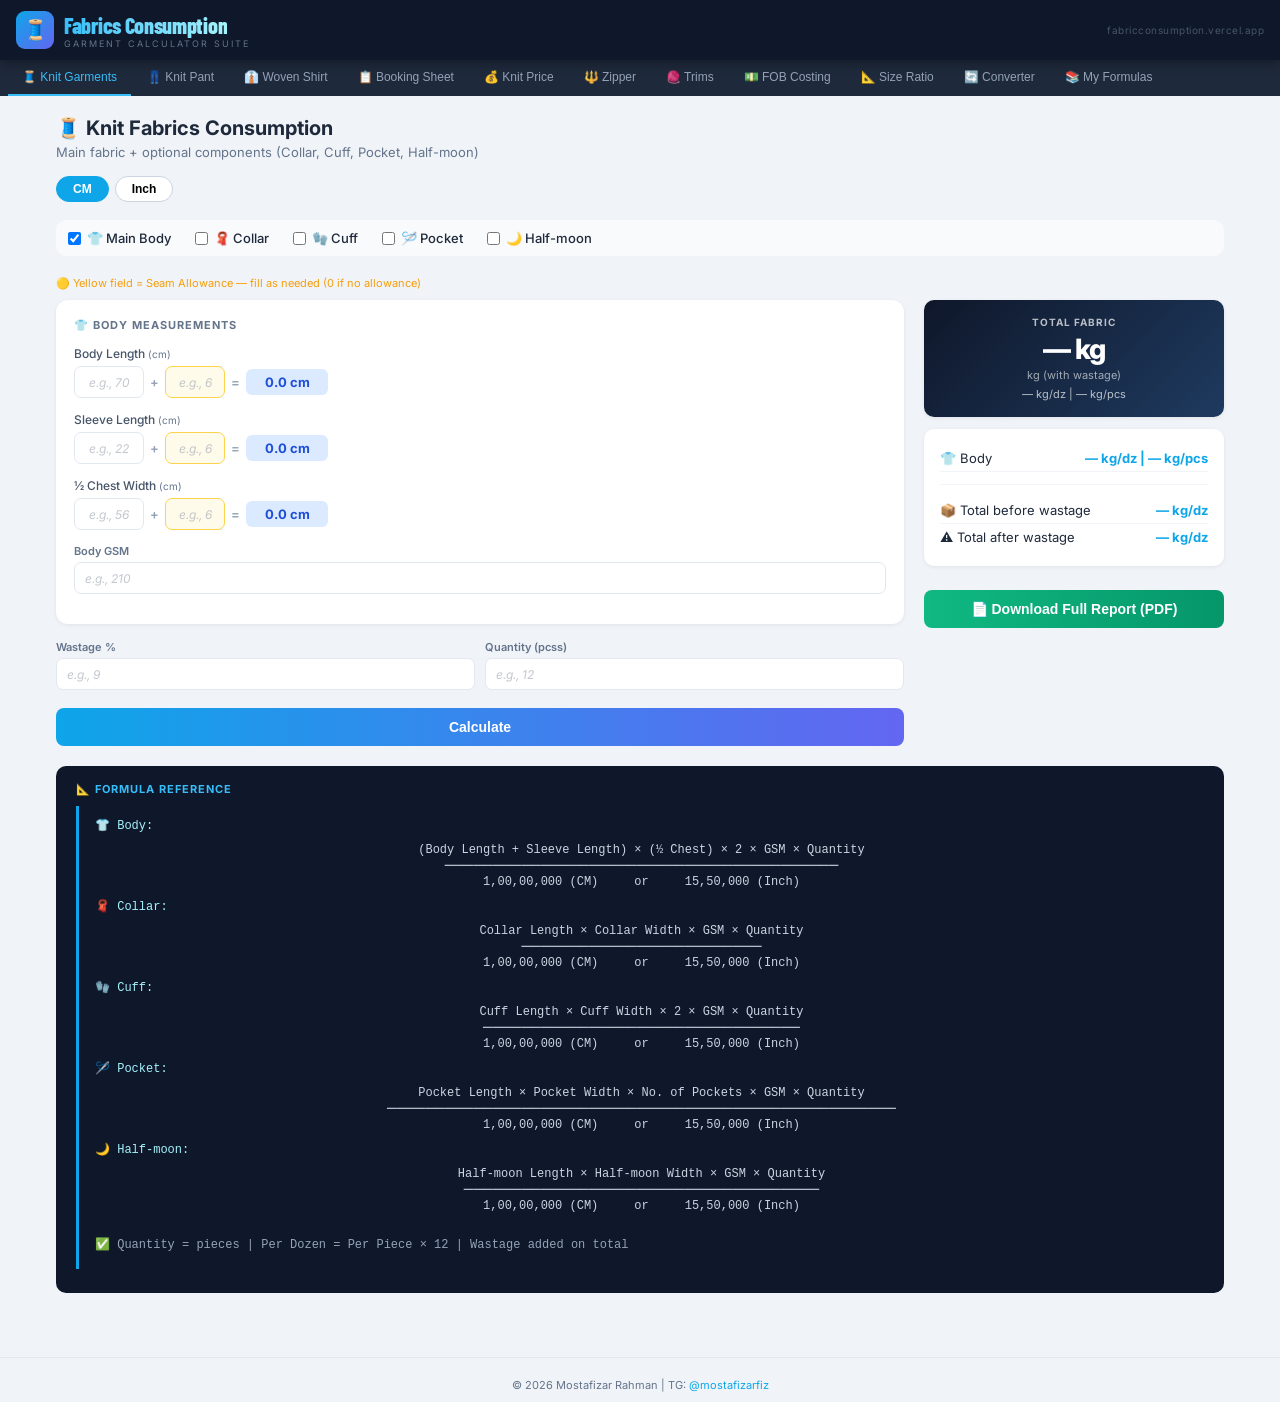
==== commit 813ffa6e: "Update index.html" ====
--- a/index.html
+++ b/index.html
@@ -38,7 +38,7 @@
 
 <!-- ==================== PAGE 1: KNIT GARMENTS ==================== -->
 <div class="page active" id="page-knit">
-  <p class="page-title">🧵 Knit Garments Consumption</p>
+  <p class="page-title">🧵 Knit Fabrics Consumption</p>
   <p class="page-desc">Main fabric + optional components (Collar, Cuff, Pocket, Half-moon)</p>
 
   <div class="unit-bar">
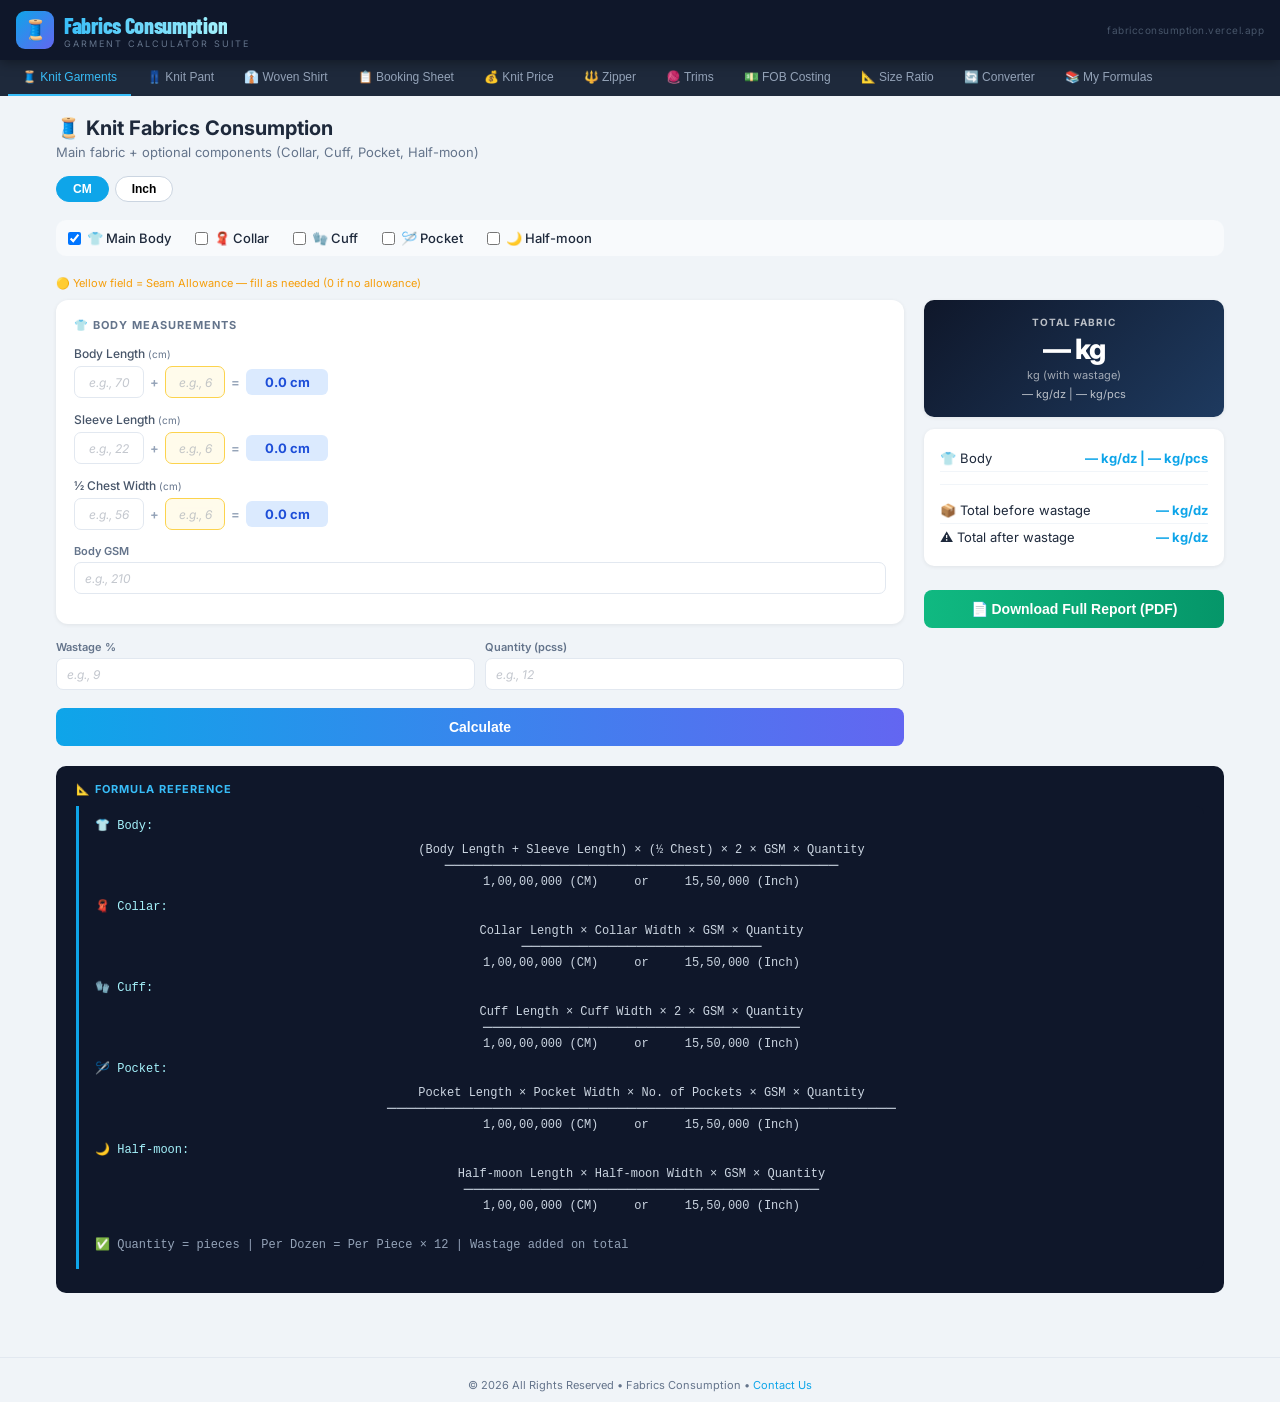
==== commit 7e5a947f: "Update index.html" ====
--- a/index.html
+++ b/index.html
@@ -894,7 +894,7 @@
 
 </main>
 
-<div class="footer">© 2026 Mostafizar Rahman | TG: <a href="https://t.me/mostafizarfiz" style="color:#0ea5e9; text-decoration:none;">@mostafizarfiz</a></div>
+<div class="footer">© 2026 All Rights Reserved • Fabrics Consumption • <a href="https://t.me/mostafizarfiz" target="_blank" rel="noopener noreferrer" style="color:#0ea5e9; text-decoration:none;">Contact Us</a></div>
 
 <script src="js/utils.js"></script>
 <script src="js/knit-garments.js"></script>
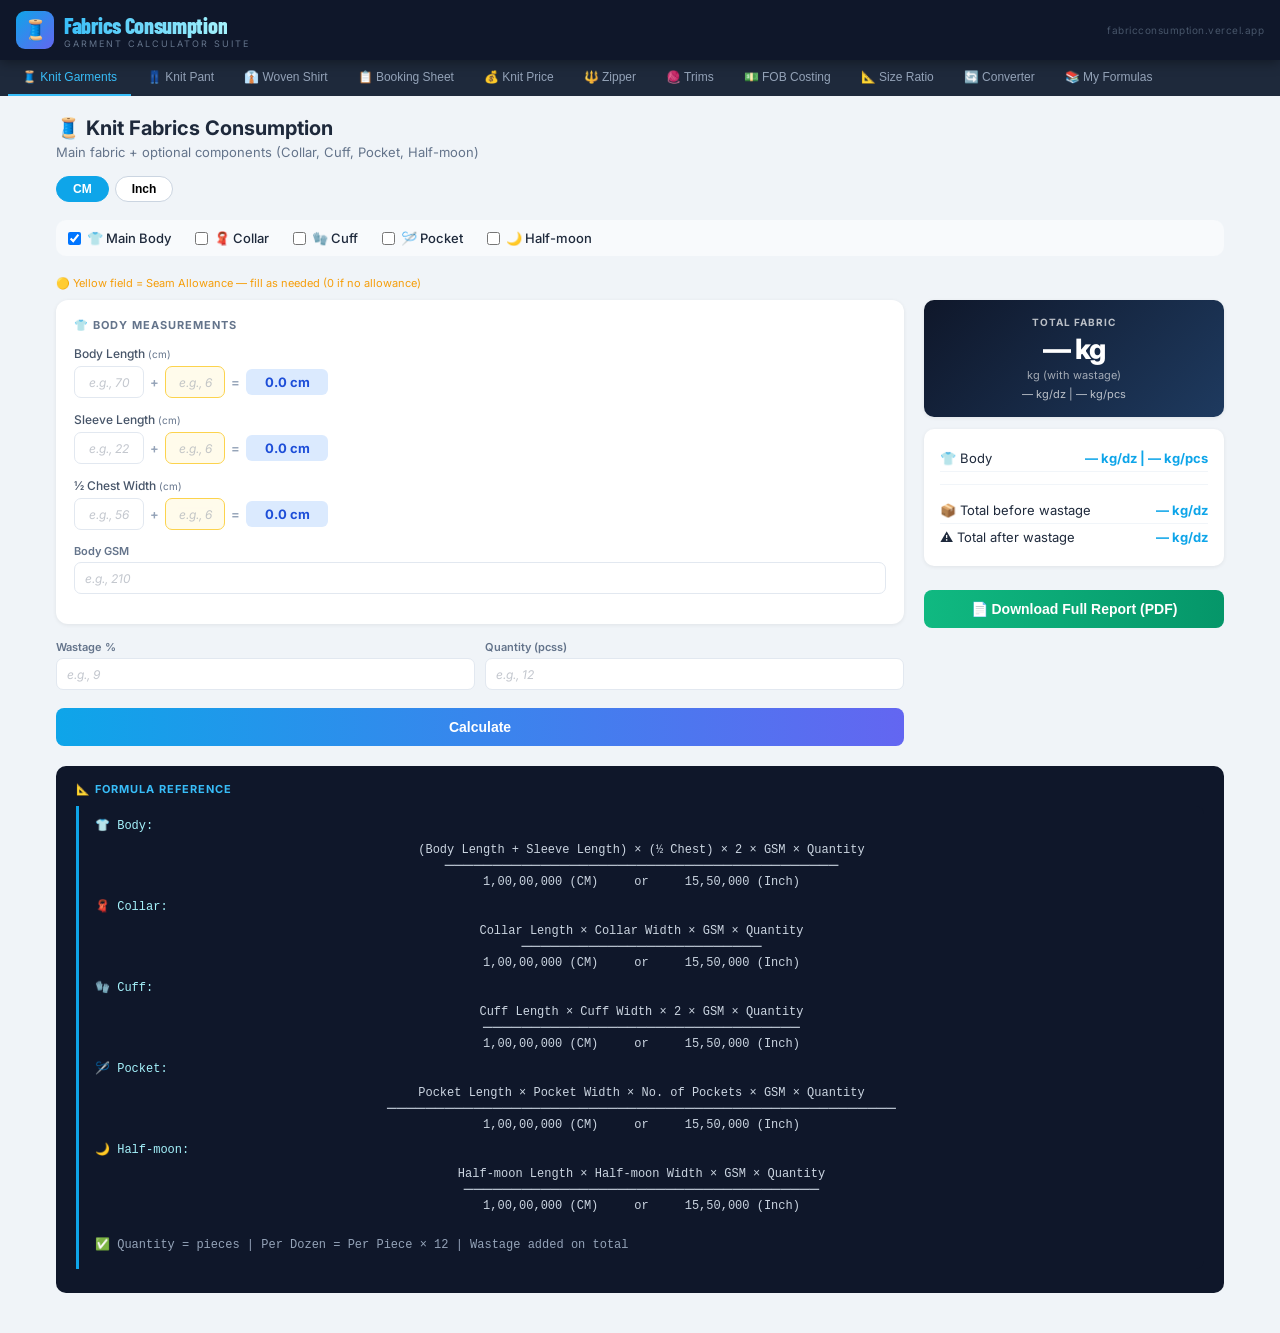
==== commit b0ca2721: "Update index.html" ====
--- a/index.html
+++ b/index.html
@@ -894,7 +894,7 @@
 
 </main>
 
-<div class="footer">© 2026 All Rights Reserved • Fabrics Consumption • <a href="https://t.me/mostafizarfiz" target="_blank" rel="noopener noreferrer" style="color:#0ea5e9; text-decoration:none;">Contact Us</a></div>
+<!-- <div class="footer">© 2026 All Rights Reserved • Fabrics Consumption • <a href="https://t.me/mostafizarfiz" target="_blank" rel="noopener noreferrer" style="color:#0ea5e9; text-decoration:none;">Contact Us</a></div> -->
 
 <script src="js/utils.js"></script>
 <script src="js/knit-garments.js"></script>
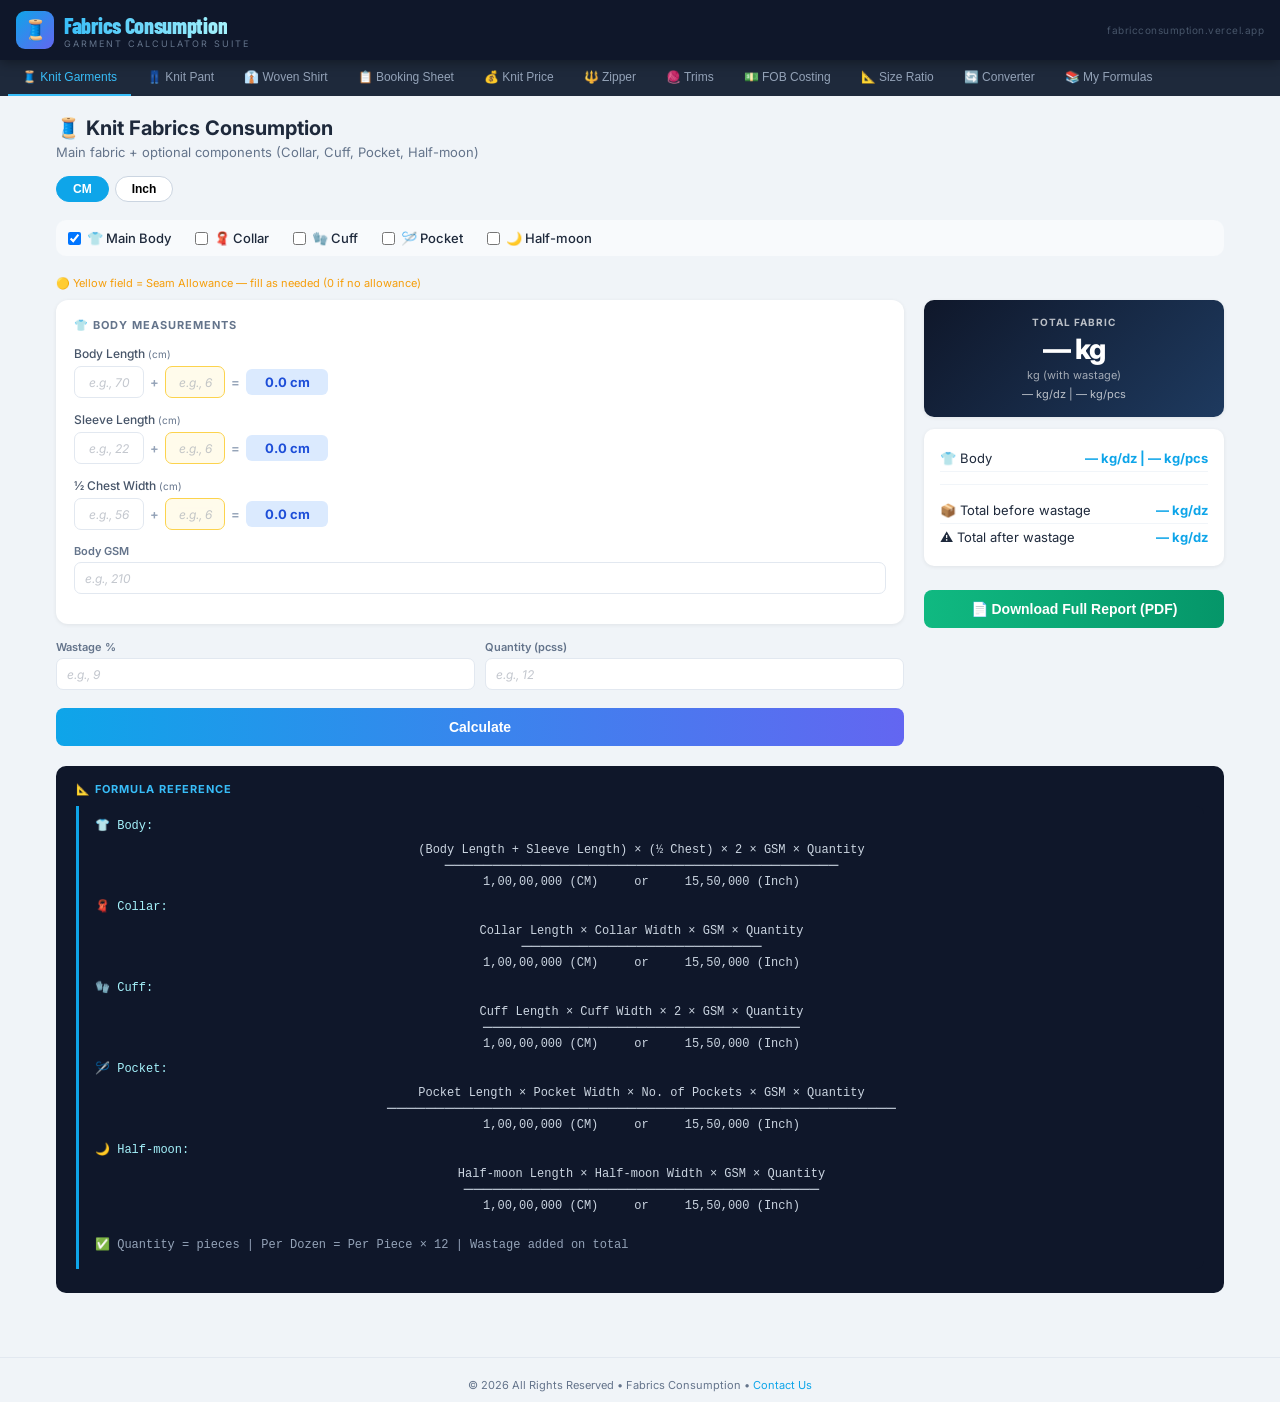
==== commit b41ee7f9: "Update index.html" ====
--- a/index.html
+++ b/index.html
@@ -894,7 +894,7 @@
 
 </main>
 
-<!-- <div class="footer">© 2026 All Rights Reserved • Fabrics Consumption • <a href="https://t.me/mostafizarfiz" target="_blank" rel="noopener noreferrer" style="color:#0ea5e9; text-decoration:none;">Contact Us</a></div> -->
+<div class="footer">© 2026 All Rights Reserved • Fabrics Consumption • <a href="https://t.me/mostafizarfiz" target="_blank" rel="noopener noreferrer" style="color:#0ea5e9; text-decoration:none;">Contact Us</a></div>
 
 <script src="js/utils.js"></script>
 <script src="js/knit-garments.js"></script>
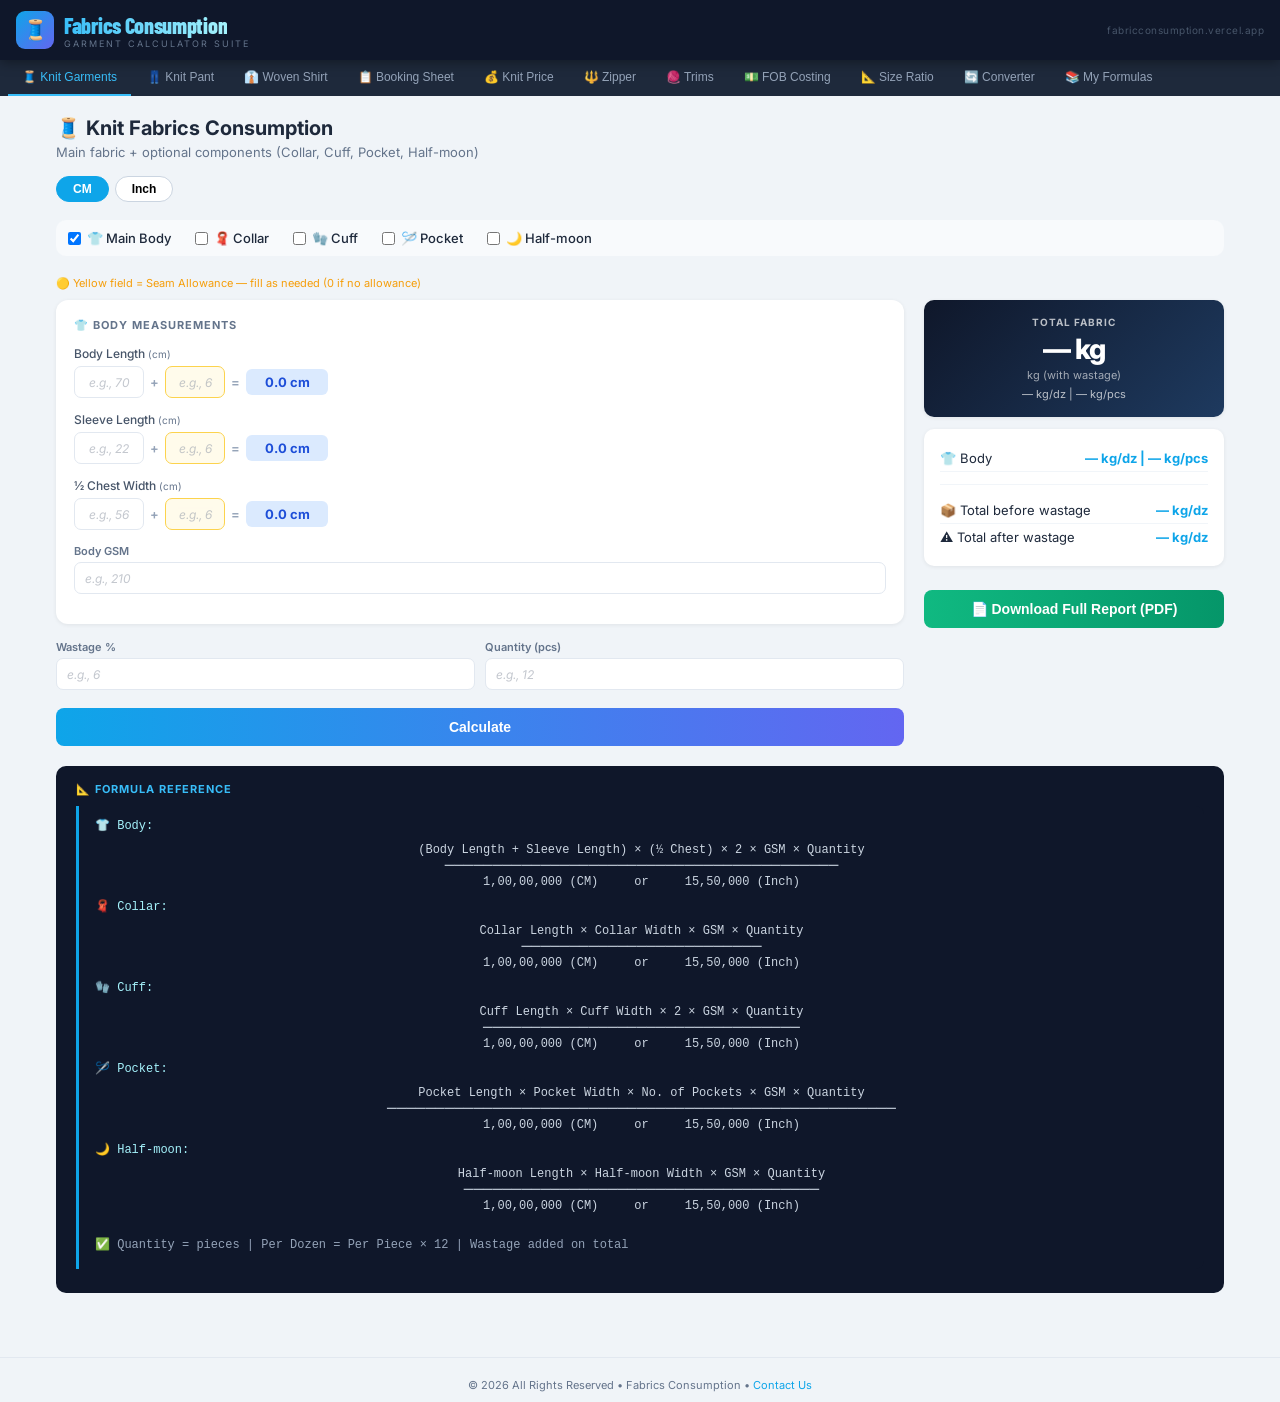
==== commit 3fb1e59b: "Update index.html" ====
--- a/index.html
+++ b/index.html
@@ -204,8 +204,8 @@
       </div>
 
       <div class="field-row">
-        <div class="f-group"><label>Wastage %</label><input class="inp-plain" type="text" inputmode="numeric" id="kg-waste" placeholder="e.g., 9" value=""></div>
-        <div class="f-group"><label>Quantity (pcss)</label><input class="inp-plain" type="text" inputmode="numeric" id="kg-qty" placeholder="e.g., 12" value=""></div>
+        <div class="f-group"><label>Wastage %</label><input class="inp-plain" type="text" inputmode="numeric" id="kg-waste" placeholder="e.g., 6" value=""></div>
+        <div class="f-group"><label>Quantity (pcs)</label><input class="inp-plain" type="text" inputmode="numeric" id="kg-qty" placeholder="e.g., 12" value=""></div>
       </div>
       <button class="calc-btn" id="btn-calc-knit">Calculate</button>
     </div>
@@ -894,7 +894,7 @@
 
 </main>
 
-<div class="footer">© 2026 All Rights Reserved • Fabrics Consumption • <a href="https://t.me/mostafizarfiz" target="_blank" rel="noopener noreferrer" style="color:#0ea5e9; text-decoration:none;">Contact Us</a></div>
+<div class="footer">© 2026 All Rights Reserved • Fabrics Consumption • <a href="https://linktr.ee/mostafizarfiz" target="_blank" rel="noopener noreferrer" style="color:#0ea5e9; text-decoration:none;">Contact Us</a></div>
 
 <script src="js/utils.js"></script>
 <script src="js/knit-garments.js"></script>
